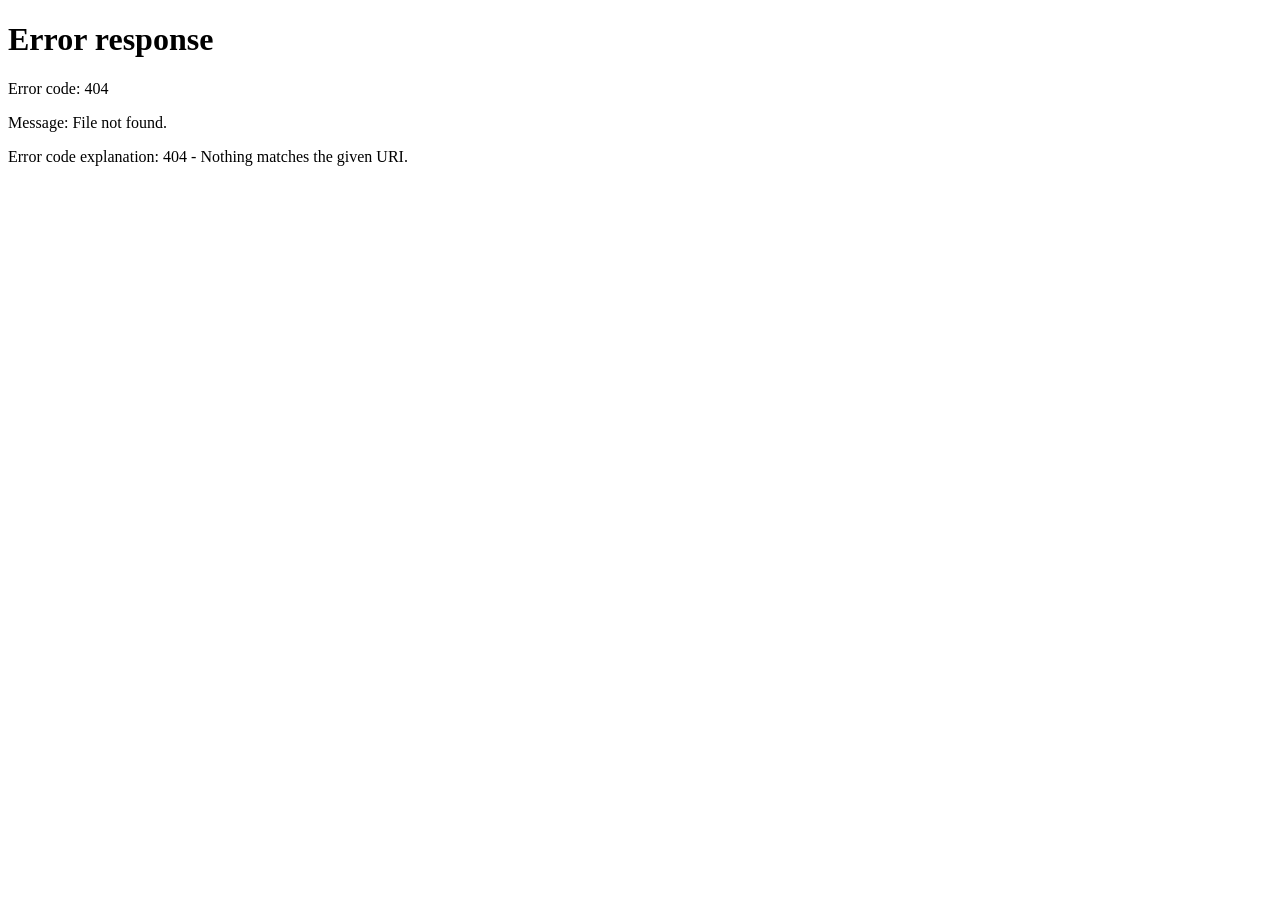
==== portals/dos.html @ 3b5c79c1 "feat: add DOS portal frontend prototype" ====
<!DOCTYPE html>
<html lang="en">
<head>
<meta charset="UTF-8"/>
<meta name="viewport" content="width=device-width,initial-scale=1.0"/>
<title>DOS Portal – Five Star Model School</title>
<link rel="stylesheet" href="../assets/sms.css"/>
<style>
/* ── Local helpers ── */
.search-wrap{position:relative}
.search-wrap input{padding-left:30px}
.search-icon{position:absolute;left:9px;top:50%;transform:translateY(-50%);font-size:.75rem;color:var(--sub);pointer-events:none}

/* Matrix table */
.matrix-table{width:100%;border-collapse:collapse;font-size:.72rem}
.matrix-table th,.matrix-table td{padding:8px 10px;border:1px solid var(--border);text-align:center;white-space:nowrap}
.matrix-table th{background:var(--bg);font-size:.63rem;font-weight:700;text-transform:uppercase;letter-spacing:.4px;color:var(--sub)}
.matrix-table td:first-child{text-align:left;font-weight:600;color:var(--text)}
.matrix-table .chk-cell input[type=checkbox]{width:14px;height:14px;cursor:pointer;accent-color:var(--teal)}

/* Timetable grid */
.tt-grid{width:100%;border-collapse:collapse;font-size:.7rem}
.tt-grid th,.tt-grid td{border:1px solid var(--border);padding:7px 8px;text-align:center;min-width:90px}
.tt-grid th{background:var(--navy);color:#fff;font-size:.62rem;font-weight:700;text-transform:uppercase;letter-spacing:.4px}
.tt-grid td:first-child{background:var(--bg);font-weight:700;font-size:.65rem;color:var(--navy);min-width:70px}
.tt-slot{font-size:.65rem;line-height:1.4}
.tt-slot .ts-subj{font-weight:700;color:var(--navy)}
.tt-slot .ts-tchr{color:var(--sub)}
.tt-empty{color:var(--border);font-size:.7rem}

/* Progress bar for syllabus */
.cov-bar{height:7px;background:#e8eef6;border-radius:4px;overflow:hidden;min-width:70px}
.cov-fill{height:100%;border-radius:4px;transition:.4s ease}
.cov-high{background:var(--green)}
.cov-mid{background:var(--amber)}
.cov-low{background:var(--red)}

/* Report card print layout */
.rc-wrap{background:#fff;width:100%;max-width:760px;margin:0 auto;padding:24px 28px;font-size:.78rem;color:#111;border:1px solid var(--border);border-radius:8px}
.rc-header{display:flex;align-items:center;gap:14px;border-bottom:2.5px solid #173B63;padding-bottom:12px;margin-bottom:14px}
.rc-logo{width:64px;height:64px;object-fit:contain}
.rc-school-info{flex:1;text-align:center}
.rc-school-name{font-size:1.1rem;font-weight:900;color:#173B63;letter-spacing:.3px}
.rc-school-motto{font-size:.72rem;color:#18A999;font-weight:600;margin-top:2px}
.rc-school-addr{font-size:.66rem;color:#667085;margin-top:2px}
.rc-term-banner{background:#173B63;color:#fff;text-align:center;padding:5px 0;font-size:.74rem;font-weight:700;letter-spacing:.4px;margin-bottom:12px;border-radius:4px}
.rc-pupil-info{display:grid;grid-template-columns:1fr 1fr;gap:6px 18px;margin-bottom:12px;padding:10px 12px;background:#f7f9fc;border-radius:6px;border:1px solid #e4e9f0}
.rc-pi-row{display:flex;gap:6px;font-size:.72rem}
.rc-pi-lbl{color:#667085;font-weight:600;min-width:110px}
.rc-pi-val{font-weight:700;color:#173B63}
.rc-marks-table{width:100%;border-collapse:collapse;font-size:.72rem;margin-bottom:10px}
.rc-marks-table th{background:#173B63;color:#fff;padding:7px 10px;text-align:left;font-size:.63rem;font-weight:700;text-transform:uppercase;letter-spacing:.4px}
.rc-marks-table td{padding:7px 10px;border-bottom:1px solid #e8eef6}
.rc-marks-table tr:last-child td{border-bottom:none}
.rc-marks-table tbody tr:hover td{background:#f5f7fa}
.rc-totals-row td{font-weight:700;background:#e8eef6;border-top:2px solid #c5d4e8}
.rc-grade-d1{color:#1a9e5c;font-weight:700}
.rc-grade-d2{color:#1a9e5c;font-weight:700}
.rc-grade-c3{color:#18A999;font-weight:700}
.rc-grade-c4{color:#18A999;font-weight:700}
.rc-grade-c5{color:#F4B740;font-weight:700}
.rc-grade-c6{color:#F4B740;font-weight:700}
.rc-grade-p7{color:#e07b10;font-weight:700}
.rc-grade-p8{color:#e07b10;font-weight:700}
.rc-grade-f9{color:#D9534F;font-weight:700}
.rc-summary{display:grid;grid-template-columns:1fr 1fr;gap:12px;margin-bottom:12px}
.rc-attend{padding:10px 12px;background:#f7f9fc;border-radius:6px;border:1px solid #e4e9f0;font-size:.72rem}
.rc-attend-title{font-weight:700;color:#173B63;margin-bottom:6px;font-size:.73rem}
.rc-attend-row{display:flex;justify-content:space-between;padding:2px 0;border-bottom:1px dashed #e4e9f0}
.rc-attend-row:last-child{border-bottom:none}
.rc-comments{padding:10px 12px;background:#f7f9fc;border-radius:6px;border:1px solid #e4e9f0;font-size:.72rem}
.rc-comments-title{font-weight:700;color:#173B63;margin-bottom:6px;font-size:.73rem}
.rc-comment-row{margin-bottom:6px}
.rc-comment-lbl{font-size:.65rem;color:#667085;font-weight:600;text-transform:uppercase;letter-spacing:.3px;margin-bottom:2px}
.rc-comment-val{border:1px solid #e4e9f0;border-radius:4px;padding:5px 8px;min-height:32px;background:#fff;color:#24313D}
.rc-promo{margin-bottom:12px;padding:10px 14px;border-radius:6px;font-size:.76rem;font-weight:700;text-align:center;border:2px solid}
.rc-promo-promoted{background:#d8f5e8;color:var(--green);border-color:var(--green)}
.rc-promo-repeated{background:#fde8e7;color:var(--red);border-color:var(--red)}
.rc-promo-pending{background:#fef3d8;color:#b37b10;border-color:var(--amber)}
.rc-sigs{display:grid;grid-template-columns:1fr 1fr 1fr;gap:16px;margin-top:16px;padding-top:12px;border-top:1px solid #e4e9f0}
.rc-sig-box{text-align:center}
.rc-sig-line{border-bottom:1.5px solid #173B63;margin-bottom:5px;height:36px}
.rc-sig-lbl{font-size:.62rem;color:#667085;font-weight:600;text-transform:uppercase;letter-spacing:.3px}
.rc-next-term{margin-top:10px;padding:7px 12px;background:#e8eef6;border-radius:6px;font-size:.72rem;text-align:center;color:#173B63;font-weight:600}

/* Activity items */
.act-item{display:flex;gap:10px;padding:10px 0;border-bottom:1px solid var(--border);align-items:flex-start}
.act-item:last-child{border-bottom:none}
.act-dot{width:8px;height:8px;border-radius:50%;flex-shrink:0;margin-top:4px}

/* Calendar event badges */
.ev-exam{background:#e8eef6;color:var(--navy)}
.ev-holiday{background:#d8f5e8;color:var(--green)}
.ev-meeting{background:#f0eafc;color:#6d28d9}
.ev-visiting{background:#fef3d8;color:#b37b10}
.ev-opening{background:#d1f5f2;color:var(--teal2)}
.ev-closing{background:#fde8e7;color:var(--red)}
.ev-other{background:#f0f4f9;color:var(--sub)}

/* Class selector tabs */
.cls-tabs{display:flex;flex-wrap:wrap;gap:6px;margin-bottom:16px}
.cls-tab{padding:5px 12px;border-radius:20px;font-size:.7rem;font-weight:600;cursor:pointer;border:1.5px solid var(--border);background:var(--white);color:var(--sub);transition:.15s}
.cls-tab:hover{border-color:var(--teal);color:var(--teal)}
.cls-tab.active{background:var(--teal);color:#fff;border-color:var(--teal)}

/* Pupil list in report cards */
.pupil-rc-row{display:flex;align-items:center;justify-content:space-between;padding:9px 0;border-bottom:1px solid var(--border)}
.pupil-rc-row:last-child{border-bottom:none}

/* No-print class */
.no-print{display:block}

@media print {
  .sidebar,.topbar,.no-print,.toast-stack{display:none!important}
  .main-area{margin-left:0!important}
  .page-content{padding:0!important}
  body{background:#fff}
  .rc-wrap{border:none;box-shadow:none;padding:12px}
  .rc-print-only{display:block!important}
  @page{size:A4;margin:12mm}
}
</style>
</head>
<body>
<div class="layout">

<!-- ═══ SIDEBAR ═══ -->
<aside class="sidebar">
  <div class="sb-brand">
    <div class="sb-logo"><img src="../star logo.png" alt="Logo"/></div>
    <div>
      <div class="sb-school-name">Five Star School</div>
      <div class="sb-portal-name">DOS Portal</div>
    </div>
  </div>
  <nav class="sb-body">
    <div class="sb-group"><div class="sb-group-label">Overview</div></div>
    <div class="sb-link active" onclick="nav('dashboard',this)"><span class="sb-icon">🏠</span><span>Dashboard</span></div>
    <div class="sb-group"><div class="sb-group-label">Curriculum</div></div>
    <div class="sb-link" onclick="nav('subjects',this)"><span class="sb-icon">📖</span><span>Subjects</span></div>
    <div class="sb-link" onclick="nav('allocation',this)"><span class="sb-icon">👩‍🏫</span><span>Teacher Allocation</span></div>
    <div class="sb-link" onclick="nav('timetable',this)"><span class="sb-icon">🗓️</span><span>Timetable</span></div>
    <div class="sb-group"><div class="sb-group-label">Examinations</div></div>
    <div class="sb-link" onclick="nav('exams',this)"><span class="sb-icon">📝</span><span>Exam Management</span><span class="sb-badge" id="exam-badge">0</span></div>
    <div class="sb-link" onclick="nav('approval',this)"><span class="sb-icon">✅</span><span>Results Approval</span><span class="sb-badge" id="approval-badge">0</span></div>
    <div class="sb-link" onclick="nav('reportcards',this)"><span class="sb-icon">📄</span><span>Report Cards</span></div>
    <div class="sb-group"><div class="sb-group-label">Analysis</div></div>
    <div class="sb-link" onclick="nav('performance',this)"><span class="sb-icon">📊</span><span>Performance</span></div>
    <div class="sb-link" onclick="nav('calendar',this)"><span class="sb-icon">📅</span><span>Academic Calendar</span></div>
    <div class="sb-link" onclick="nav('syllabus',this)"><span class="sb-icon">📋</span><span>Syllabus Coverage</span></div>
  </nav>
  <div class="sb-foot">
    <div class="sb-user">
      <div class="sb-av" id="sb-av-init">D</div>
      <div><div class="sb-uname" id="sb-uname">DOS User</div><div class="sb-urole">Director of Studies</div></div>
      <button class="sb-signout" onclick="signOut()" title="Sign Out">⏻</button>
    </div>
  </div>
</aside>

<!-- ═══ MAIN ═══ -->
<div class="main-area">

  <!-- TOPBAR -->
  <header class="topbar">
    <div class="tb-left">
      <div>
        <div class="tb-title" id="pg-title">Dashboard</div>
        <div class="tb-crumb" id="pg-crumb">DOS › Dashboard</div>
      </div>
    </div>
    <div class="tb-right">
      <span class="tb-meta" id="tb-term">Academic Year &amp; Term</span>
      <div class="tb-user-chip">
        <div class="tb-user-av" id="tb-av">D</div>
        <span id="tb-uname">DOS User</span>
      </div>
    </div>
  </header>

  <!-- PAGE CONTENT -->
  <div class="page-content">

    <!-- ══════════════════════ DASHBOARD ══════════════════════ -->
    <div id="pg-dashboard" class="page active">
      <!-- KPIs -->
      <div class="kpi-grid">
        <div class="kpi">
          <div class="kpi-icon ic-amber">⏳</div>
          <div><div class="kpi-val" id="k-pending">0</div><div class="kpi-label">Pending Approvals</div></div>
        </div>
        <div class="kpi">
          <div class="kpi-icon ic-red">⚠️</div>
          <div><div class="kpi-val" id="k-missing">0</div><div class="kpi-label">Missing Marks</div></div>
        </div>
        <div class="kpi">
          <div class="kpi-icon ic-navy">📖</div>
          <div><div class="kpi-val" id="k-subjects">0</div><div class="kpi-label">Total Subjects</div></div>
        </div>
        <div class="kpi">
          <div class="kpi-icon ic-teal">👩‍🏫</div>
          <div><div class="kpi-val" id="k-teachers">0</div><div class="kpi-label">Teachers Allocated</div></div>
        </div>
        <div class="kpi">
          <div class="kpi-icon ic-green">✅</div>
          <div><div class="kpi-val" id="k-complete">0</div><div class="kpi-label">Classes with Complete Marks</div></div>
        </div>
      </div>

      <div class="grid-2">
        <!-- Exam submissions by class -->
        <div class="card">
          <div class="card-hd">
            <div class="card-title"><span class="card-title-icon">📊</span>Exam Submissions by Class</div>
          </div>
          <div class="tbl-wrap">
            <table class="tbl">
              <thead><tr><th>Class</th><th>Submitted</th><th>Missing</th><th>Approved</th><th>Status</th></tr></thead>
              <tbody id="submission-tbody">
                <tr><td colspan="5"><div class="empty"><div class="empty-icon">📋</div><div class="empty-title">No exam data yet</div><div class="empty-desc">Submissions will appear here once teachers submit marks.</div></div></td></tr>
              </tbody>
            </table>
          </div>
        </div>

        <!-- Recent approvals -->
        <div class="card">
          <div class="card-hd">
            <div class="card-title"><span class="card-title-icon">🕐</span>Recent Approvals Activity</div>
          </div>
          <div class="card-body" id="recent-approvals-list">
            <div class="empty"><div class="empty-icon">📭</div><div class="empty-title">No recent activity</div><div class="empty-desc">Approval actions will be logged here.</div></div>
          </div>
        </div>
      </div>
    </div>

    <!-- ══════════════════════ SUBJECTS ══════════════════════ -->
    <div id="pg-subjects" class="page hidden">
      <div class="card no-print">
        <div class="card-hd">
          <div class="card-title"><span class="card-title-icon">📖</span>Subject–Class Matrix</div>
          <div style="display:flex;gap:8px">
            <button class="btn btn-outline btn-sm" onclick="saveMatrix()">💾 Save Allocation</button>
            <button class="btn btn-teal btn-sm" onclick="openModal('modal-subject')">＋ Add Subject</button>
          </div>
        </div>
        <div class="tbl-wrap card-flush">
          <table class="matrix-table" id="subj-matrix">
            <thead>
              <tr>
                <th style="text-align:left;min-width:140px">Subject</th>
                <th>Baby</th><th>Middle</th><th>Upper</th>
                <th>P1</th><th>P2</th><th>P3</th><th>P4</th><th>P5</th><th>P6</th><th>P7</th>
              </tr>
            </thead>
            <tbody id="subj-matrix-body">
              <tr>
                <td>English Language</td>
                <td class="chk-cell"><input type="checkbox"></td>
                <td class="chk-cell"><input type="checkbox"></td>
                <td class="chk-cell"><input type="checkbox"></td>
                <td class="chk-cell"><input type="checkbox" checked></td>
                <td class="chk-cell"><input type="checkbox" checked></td>
                <td class="chk-cell"><input type="checkbox" checked></td>
                <td class="chk-cell"><input type="checkbox" checked></td>
                <td class="chk-cell"><input type="checkbox" checked></td>
                <td class="chk-cell"><input type="checkbox" checked></td>
                <td class="chk-cell"><input type="checkbox" checked></td>
              </tr>
              <tr>
                <td>Mathematics</td>
                <td class="chk-cell"><input type="checkbox"></td>
                <td class="chk-cell"><input type="checkbox"></td>
                <td class="chk-cell"><input type="checkbox"></td>
                <td class="chk-cell"><input type="checkbox" checked></td>
                <td class="chk-cell"><input type="checkbox" checked></td>
                <td class="chk-cell"><input type="checkbox" checked></td>
                <td class="chk-cell"><input type="checkbox" checked></td>
                <td class="chk-cell"><input type="checkbox" checked></td>
                <td class="chk-cell"><input type="checkbox" checked></td>
                <td class="chk-cell"><input type="checkbox" checked></td>
              </tr>
            </tbody>
          </table>
          <div style="padding:10px 14px"><span class="badge b-amber">Demo rows — edit or add real subjects</span></div>
        </div>
      </div>
    </div>

    <!-- ══════════════════════ TEACHER ALLOCATION ══════════════════════ -->
    <div id="pg-allocation" class="page hidden">
      <div class="card">
        <div class="card-hd">
          <div class="card-title"><span class="card-title-icon">👩‍🏫</span>Teacher Allocations</div>
          <div style="display:flex;gap:8px;flex-wrap:wrap;align-items:center">
            <select class="fg select" id="alloc-filter-class" onchange="filterAllocations()" style="padding:6px 10px;border:1.5px solid var(--border);border-radius:8px;font-size:.73rem">
              <option value="">All Classes</option>
              <option>Baby Class</option><option>Middle Class</option><option>Upper Class</option>
              <option>P1</option><option>P2</option><option>P3</option><option>P4</option><option>P5</option><option>P6</option><option>P7</option>
            </select>
            <select id="alloc-filter-subj" onchange="filterAllocations()" style="padding:6px 10px;border:1.5px solid var(--border);border-radius:8px;font-size:.73rem">
              <option value="">All Subjects</option>
            </select>
            <button class="btn btn-teal btn-sm" onclick="openModal('modal-allocation')">＋ Add Allocation</button>
          </div>
        </div>
        <div class="tbl-wrap">
          <table class="tbl">
            <thead><tr><th>Teacher Name</th><th>Class</th><th>Subject</th><th>Academic Year</th><th>Term</th><th>Status</th><th>Actions</th></tr></thead>
            <tbody id="alloc-tbody">
              <tr><td colspan="7"><div class="empty"><div class="empty-icon">👩‍🏫</div><div class="empty-title">No allocations yet</div><div class="empty-desc">Add teacher-class-subject allocations to get started.</div></div></td></tr>
            </tbody>
          </table>
        </div>
      </div>
    </div>

    <!-- ══════════════════════ TIMETABLE ══════════════════════ -->
    <div id="pg-timetable" class="page hidden">
      <div class="tabs no-print">
        <div class="tab active" onclick="switchTab('tt','view',this)">📅 View Timetable</div>
        <div class="tab" onclick="switchTab('tt','edit',this)">✏️ Create / Edit</div>
      </div>

      <!-- View -->
      <div id="tt-view" class="tab-pane active">
        <div class="card no-print" style="margin-bottom:12px">
          <div class="card-body" style="display:flex;align-items:center;gap:12px;flex-wrap:wrap">
            <label style="font-size:.74rem;font-weight:600">Select Class:</label>
            <select id="tt-class-sel" onchange="renderTimetable()" style="padding:7px 11px;border:1.5px solid var(--border);border-radius:8px;font-size:.74rem">
              <option value="">-- Choose Class --</option>
              <option>Baby Class</option><option>Middle Class</option><option>Upper Class</option>
              <option>P1</option><option>P2</option><option>P3</option><option>P4</option><option>P5</option><option>P6</option><option>P7</option>
            </select>
            <button class="btn btn-outline btn-sm" onclick="printTimetable()">🖨️ Print Timetable</button>
          </div>
        </div>
        <div class="card">
          <div class="card-hd">
            <div class="card-title"><span class="card-title-icon">🗓️</span>Weekly Timetable — <span id="tt-class-label">No class selected</span></div>
          </div>
          <div class="tbl-wrap">
            <table class="tt-grid" id="tt-display">
              <thead>
                <tr>
                  <th>Period</th>
                  <th>Monday</th><th>Tuesday</th><th>Wednesday</th><th>Thursday</th><th>Friday</th>
                </tr>
              </thead>
              <tbody id="tt-body">
                <tr><td colspan="6"><div class="empty"><div class="empty-icon">🗓️</div><div class="empty-title">Select a class to view timetable</div></div></td></tr>
              </tbody>
            </table>
          </div>
        </div>
      </div>

      <!-- Edit -->
      <div id="tt-edit" class="tab-pane">
        <div class="card">
          <div class="card-hd"><div class="card-title"><span class="card-title-icon">✏️</span>Add Lesson Slot</div></div>
          <div class="card-body">
            <div class="form-row">
              <div class="fg"><label>Class</label>
                <select id="tt-edit-class">
                  <option value="">Select class</option>
                  <option>Baby Class</option><option>Middle Class</option><option>Upper Class</option>
                  <option>P1</option><option>P2</option><option>P3</option><option>P4</option><option>P5</option><option>P6</option><option>P7</option>
                </select>
              </div>
              <div class="fg"><label>Day</label>
                <select id="tt-edit-day">
                  <option value="">Select day</option>
                  <option>Monday</option><option>Tuesday</option><option>Wednesday</option><option>Thursday</option><option>Friday</option>
                </select>
              </div>
            </div>
            <div class="form-row">
              <div class="fg"><label>Period</label>
                <select id="tt-edit-period">
                  <option value="">Select period</option>
                  <option>Period 1</option><option>Period 2</option><option>Period 3</option><option>Period 4</option>
                  <option>Period 5</option><option>Period 6</option><option>Period 7</option><option>Period 8</option>
                </select>
              </div>
              <div class="fg"><label>Start Time</label><input type="time" id="tt-edit-start"/></div>
              <div class="fg"><label>End Time</label><input type="time" id="tt-edit-end"/></div>
            </div>
            <div class="form-row">
              <div class="fg"><label>Subject</label><input type="text" id="tt-edit-subj" placeholder="e.g. Mathematics"/></div>
              <div class="fg"><label>Teacher</label><input type="text" id="tt-edit-teacher" placeholder="e.g. Mr. Mugisha"/></div>
            </div>
            <div style="display:flex;justify-content:flex-end;gap:8px;margin-top:4px">
              <button class="btn btn-outline btn-sm" onclick="clearTTForm()">Clear</button>
              <button class="btn btn-teal btn-sm" onclick="saveTTSlot()">Save Slot</button>
            </div>
          </div>
        </div>

        <!-- Saved slots list -->
        <div class="card">
          <div class="card-hd"><div class="card-title"><span class="card-title-icon">📋</span>Saved Lesson Slots</div></div>
          <div class="tbl-wrap">
            <table class="tbl">
              <thead><tr><th>Class</th><th>Day</th><th>Period</th><th>Time</th><th>Subject</th><th>Teacher</th><th></th></tr></thead>
              <tbody id="tt-slots-tbody">
                <tr><td colspan="7"><div class="empty"><div class="empty-icon">📋</div><div class="empty-title">No slots saved yet</div></div></td></tr>
              </tbody>
            </table>
          </div>
        </div>
      </div>
    </div>

    <!-- ══════════════════════ EXAM MANAGEMENT ══════════════════════ -->
    <div id="pg-exams" class="page hidden">
      <div class="card">
        <div class="card-hd">
          <div class="card-title"><span class="card-title-icon">📝</span>Exam Management</div>
          <div style="display:flex;gap:8px;flex-wrap:wrap;align-items:center">
            <select id="exam-filter-class" onchange="filterExams()" style="padding:6px 10px;border:1.5px solid var(--border);border-radius:8px;font-size:.73rem">
              <option value="">All Classes</option>
              <option>Baby Class</option><option>Middle Class</option><option>Upper Class</option>
              <option>P1</option><option>P2</option><option>P3</option><option>P4</option><option>P5</option><option>P6</option><option>P7</option>
            </select>
            <select id="exam-filter-term" onchange="filterExams()" style="padding:6px 10px;border:1.5px solid var(--border);border-radius:8px;font-size:.73rem">
              <option value="">All Terms</option>
              <option>Term 1</option><option>Term 2</option><option>Term 3</option>
            </select>
            <select id="exam-filter-year" onchange="filterExams()" style="padding:6px 10px;border:1.5px solid var(--border);border-radius:8px;font-size:.73rem">
              <option value="">All Years</option>
              <option>2024</option><option>2025</option><option>2026</option>
            </select>
            <button class="btn btn-teal btn-sm" onclick="openModal('modal-exam')">＋ Add Exam</button>
          </div>
        </div>
        <div class="tbl-wrap">
          <table class="tbl">
            <thead><tr><th>Name</th><th>Type</th><th>Class</th><th>Subject</th><th>Max Marks</th><th>Date</th><th>Term</th><th>Year</th><th>Status</th><th>Actions</th></tr></thead>
            <tbody id="exam-tbody">
              <tr><td colspan="10"><div class="empty"><div class="empty-icon">📝</div><div class="empty-title">No exams created yet</div><div class="empty-desc">Click Add Exam to create examination records.</div></div></td></tr>
            </tbody>
          </table>
        </div>
      </div>
    </div>

    <!-- ══════════════════════ RESULTS APPROVAL ══════════════════════ -->
    <div id="pg-approval" class="page hidden">
      <div class="card">
        <div class="card-hd">
          <div class="card-title"><span class="card-title-icon">✅</span>Results Approval</div>
          <div style="display:flex;gap:6px;flex-wrap:wrap">
            <button class="btn btn-outline btn-sm" id="appr-filter-all" onclick="filterApproval('all',this)">All</button>
            <button class="btn btn-outline btn-sm" id="appr-filter-pending" onclick="filterApproval('pending',this)">⏳ Pending</button>
            <button class="btn btn-outline btn-sm" id="appr-filter-approved" onclick="filterApproval('approved',this)">✅ Approved</button>
            <button class="btn btn-outline btn-sm" id="appr-filter-returned" onclick="filterApproval('returned',this)">↩️ Returned</button>
          </div>
        </div>
        <div class="tbl-wrap">
          <table class="tbl">
            <thead><tr><th>Teacher</th><th>Class</th><th>Subject</th><th>Exam</th><th>Submitted</th><th>Pupils</th><th>Missing</th><th>Status</th><th>Actions</th></tr></thead>
            <tbody id="approval-tbody">
              <tr><td colspan="9"><div class="empty"><div class="empty-icon">✅</div><div class="empty-title">No submissions to review</div><div class="empty-desc">Teacher submissions will appear here for approval.</div></div></td></tr>
            </tbody>
          </table>
        </div>
      </div>
    </div>

    <!-- ══════════════════════ REPORT CARDS ══════════════════════ -->
    <div id="pg-reportcards" class="page hidden">

      <!-- Step 1: selector (no-print) -->
      <div class="card no-print" id="rc-step1">
        <div class="card-hd"><div class="card-title"><span class="card-title-icon">📄</span>Generate Report Cards</div></div>
        <div class="card-body">
          <div class="form-row">
            <div class="fg"><label>Class</label>
              <select id="rc-class">
                <option value="">Select class</option>
                <option>Baby Class</option><option>Middle Class</option><option>Upper Class</option>
                <option>P1</option><option>P2</option><option>P3</option><option>P4</option><option>P5</option><option>P6</option><option>P7</option>
              </select>
            </div>
            <div class="fg"><label>Term</label>
              <select id="rc-term">
                <option value="">Select term</option>
                <option>Term 1</option><option>Term 2</option><option>Term 3</option>
              </select>
            </div>
            <div class="fg"><label>Academic Year</label>
              <select id="rc-year">
                <option value="">Select year</option>
                <option>2024</option><option>2025</option><option>2026</option>
              </select>
            </div>
          </div>
          <div style="display:flex;justify-content:flex-end;gap:8px">
            <button class="btn btn-teal" onclick="loadPupilsForRC()">Load Pupils →</button>
          </div>
        </div>
      </div>

      <!-- Step 2: pupil list (no-print) -->
      <div class="card no-print hidden" id="rc-step2">
        <div class="card-hd">
          <div class="card-title"><span class="card-title-icon">👤</span>Pupils — <span id="rc-list-label"></span></div>
          <div style="display:flex;gap:8px">
            <button class="btn btn-outline btn-sm" onclick="backToRCStep1()">← Change Selection</button>
            <button class="btn btn-teal btn-sm" onclick="generateAllRC()">📄 Generate All Report Cards</button>
          </div>
        </div>
        <div class="card-body" id="rc-pupil-list">
          <div class="empty"><div class="empty-icon">👤</div><div class="empty-title">No pupils found</div></div>
        </div>
      </div>

      <!-- Print area -->
      <div id="rc-print-area"></div>
    </div>

    <!-- ══════════════════════ PERFORMANCE ══════════════════════ -->
    <div id="pg-performance" class="page hidden">
      <div class="tabs no-print">
        <div class="tab active" onclick="switchTab('perf','class',this)">🏫 By Class</div>
        <div class="tab" onclick="switchTab('perf','subject',this)">📖 By Subject</div>
        <div class="tab" onclick="switchTab('perf','pupil',this)">👤 By Pupil</div>
      </div>

      <!-- By Class -->
      <div id="perf-class" class="tab-pane active">
        <div class="card">
          <div class="card-hd"><div class="card-title"><span class="card-title-icon">🏫</span>Performance by Class</div></div>
          <div class="tbl-wrap">
            <table class="tbl">
              <thead><tr><th>Class</th><th>Total Pupils</th><th>Average Score</th><th>Highest</th><th>Lowest</th><th>Pass Rate</th></tr></thead>
              <tbody id="perf-class-tbody">
                <tr><td colspan="6"><div class="empty"><div class="empty-icon">📊</div><div class="empty-title">No performance data</div><div class="empty-desc">Performance reports generate once exam results are approved.</div></div></td></tr>
              </tbody>
            </table>
          </div>
        </div>
      </div>

      <!-- By Subject -->
      <div id="perf-subject" class="tab-pane">
        <div class="card">
          <div class="card-hd"><div class="card-title"><span class="card-title-icon">📖</span>Performance by Subject</div></div>
          <div class="tbl-wrap">
            <table class="tbl">
              <thead><tr><th>Subject</th><th>Class</th><th>Average</th><th>Highest</th><th>Lowest</th><th>Fail Count</th></tr></thead>
              <tbody id="perf-subj-tbody">
                <tr><td colspan="6"><div class="empty"><div class="empty-icon">📊</div><div class="empty-title">No subject data yet</div></div></td></tr>
              </tbody>
            </table>
          </div>
        </div>
      </div>

      <!-- By Pupil -->
      <div id="perf-pupil" class="tab-pane">
        <div class="card">
          <div class="card-hd"><div class="card-title"><span class="card-title-icon">👤</span>Search Pupil Performance</div></div>
          <div class="card-body">
            <div class="search-wrap" style="max-width:380px">
              <span class="search-icon">🔍</span>
              <input type="text" id="pupil-search-input" placeholder="Enter pupil name or admission number…" oninput="searchPupil(this.value)" style="width:100%;padding:8px 11px 8px 30px;border:1.5px solid var(--border);border-radius:8px;font-size:.76rem"/>
            </div>
          </div>
          <div class="tbl-wrap" id="pupil-perf-results">
            <div class="empty" style="padding:24px"><div class="empty-icon">🔍</div><div class="empty-title">Search for a pupil</div><div class="empty-desc">Enter a name or admission number above.</div></div>
          </div>
        </div>
      </div>
    </div>

    <!-- ══════════════════════ ACADEMIC CALENDAR ══════════════════════ -->
    <div id="pg-calendar" class="page hidden">
      <div class="card">
        <div class="card-hd">
          <div class="card-title"><span class="card-title-icon">📅</span>Academic Calendar</div>
          <button class="btn btn-teal btn-sm" onclick="openModal('modal-event')">＋ Add Event</button>
        </div>
        <div class="tbl-wrap">
          <table class="tbl">
            <thead><tr><th>Event Name</th><th>Type</th><th>Date</th><th>Audience</th><th>Description</th><th>Actions</th></tr></thead>
            <tbody id="calendar-tbody">
              <tr><td colspan="6"><div class="empty"><div class="empty-icon">📅</div><div class="empty-title">No events added</div><div class="empty-desc">Add school events, holidays, exams and meeting dates.</div></div></td></tr>
            </tbody>
          </table>
        </div>
      </div>
    </div>

    <!-- ══════════════════════ SYLLABUS COVERAGE ══════════════════════ -->
    <div id="pg-syllabus" class="page hidden">
      <div class="card">
        <div class="card-hd">
          <div class="card-title"><span class="card-title-icon">📋</span>Syllabus Coverage</div>
          <div style="display:flex;gap:8px;flex-wrap:wrap;align-items:center">
            <select id="syl-filter-class" onchange="filterSyllabus()" style="padding:6px 10px;border:1.5px solid var(--border);border-radius:8px;font-size:.73rem">
              <option value="">All Classes</option>
              <option>Baby Class</option><option>Middle Class</option><option>Upper Class</option>
              <option>P1</option><option>P2</option><option>P3</option><option>P4</option><option>P5</option><option>P6</option><option>P7</option>
            </select>
            <select id="syl-filter-subj" onchange="filterSyllabus()" style="padding:6px 10px;border:1.5px solid var(--border);border-radius:8px;font-size:.73rem">
              <option value="">All Subjects</option>
            </select>
            <select id="syl-filter-teacher" onchange="filterSyllabus()" style="padding:6px 10px;border:1.5px solid var(--border);border-radius:8px;font-size:.73rem">
              <option value="">All Teachers</option>
            </select>
          </div>
        </div>
        <div class="tbl-wrap">
          <table class="tbl">
            <thead><tr><th>Teacher</th><th>Class</th><th>Subject</th><th>Term</th><th>Total Topics</th><th>Covered</th><th>Remaining</th><th>% Coverage</th></tr></thead>
            <tbody id="syllabus-tbody">
              <tr><td colspan="8"><div class="empty"><div class="empty-icon">📋</div><div class="empty-title">No syllabus records</div><div class="empty-desc">Coverage records appear once teachers log lesson progress.</div></div></td></tr>
            </tbody>
          </table>
        </div>
      </div>
    </div>

  </div><!-- end page-content -->
</div><!-- end main-area -->
</div><!-- end layout -->

<!-- ═══════════════════════════════════════
     MODALS
═══════════════════════════════════════ -->

<!-- Add Subject -->
<div class="overlay" id="modal-subject">
  <div class="modal">
    <div class="modal-hd"><div class="modal-title">📖 Add Subject</div><button class="modal-close" onclick="closeModal('modal-subject')">✕</button></div>
    <div class="modal-bd">
      <div class="fg"><label>Subject Name *</label><input type="text" id="subj-name" placeholder="e.g. Social Studies"/></div>
      <div class="fg"><label>Subject Code</label><input type="text" id="subj-code" placeholder="e.g. SST"/></div>
      <div class="fg"><label>Applicable Levels</label>
        <div style="display:grid;grid-template-columns:repeat(3,1fr);gap:6px;margin-top:4px" id="subj-levels">
          <label style="font-weight:400;display:flex;gap:6px;align-items:center"><input type="checkbox" value="Baby"> Baby Class</label>
          <label style="font-weight:400;display:flex;gap:6px;align-items:center"><input type="checkbox" value="Middle"> Middle Class</label>
          <label style="font-weight:400;display:flex;gap:6px;align-items:center"><input type="checkbox" value="Upper"> Upper Class</label>
          <label style="font-weight:400;display:flex;gap:6px;align-items:center"><input type="checkbox" value="P1"> P1</label>
          <label style="font-weight:400;display:flex;gap:6px;align-items:center"><input type="checkbox" value="P2"> P2</label>
          <label style="font-weight:400;display:flex;gap:6px;align-items:center"><input type="checkbox" value="P3"> P3</label>
          <label style="font-weight:400;display:flex;gap:6px;align-items:center"><input type="checkbox" value="P4"> P4</label>
          <label style="font-weight:400;display:flex;gap:6px;align-items:center"><input type="checkbox" value="P5"> P5</label>
          <label style="font-weight:400;display:flex;gap:6px;align-items:center"><input type="checkbox" value="P6"> P6</label>
          <label style="font-weight:400;display:flex;gap:6px;align-items:center"><input type="checkbox" value="P7"> P7</label>
        </div>
      </div>
      <div class="fg"><label>Notes</label><textarea id="subj-notes" placeholder="Optional notes…"></textarea></div>
    </div>
    <div class="modal-ft">
      <button class="btn btn-outline btn-sm" onclick="closeModal('modal-subject')">Cancel</button>
      <button class="btn btn-teal btn-sm" onclick="saveSubject()">Save Subject</button>
    </div>
  </div>
</div>

<!-- Add Allocation -->
<div class="overlay" id="modal-allocation">
  <div class="modal">
    <div class="modal-hd"><div class="modal-title">👩‍🏫 Add Teacher Allocation</div><button class="modal-close" onclick="closeModal('modal-allocation')">✕</button></div>
    <div class="modal-bd">
      <div class="fg"><label>Teacher Name *</label><input type="text" id="alloc-teacher" placeholder="Enter teacher name"/></div>
      <div class="form-row">
        <div class="fg"><label>Class *</label>
          <select id="alloc-class">
            <option value="">Select class</option>
            <option>Baby Class</option><option>Middle Class</option><option>Upper Class</option>
            <option>P1</option><option>P2</option><option>P3</option><option>P4</option><option>P5</option><option>P6</option><option>P7</option>
          </select>
        </div>
        <div class="fg"><label>Subject *</label><input type="text" id="alloc-subject" placeholder="e.g. Mathematics"/></div>
      </div>
      <div class="form-row">
        <div class="fg"><label>Academic Year *</label>
          <select id="alloc-year">
            <option value="">Select year</option>
            <option>2024</option><option>2025</option><option>2026</option>
          </select>
        </div>
        <div class="fg"><label>Term *</label>
          <select id="alloc-term">
            <option value="">Select term</option>
            <option>Term 1</option><option>Term 2</option><option>Term 3</option>
          </select>
        </div>
      </div>
    </div>
    <div class="modal-ft">
      <button class="btn btn-outline btn-sm" onclick="closeModal('modal-allocation')">Cancel</button>
      <button class="btn btn-teal btn-sm" onclick="saveAllocation()">Save Allocation</button>
    </div>
  </div>
</div>

<!-- Add Exam -->
<div class="overlay" id="modal-exam">
  <div class="modal modal-lg">
    <div class="modal-hd"><div class="modal-title">📝 Add Exam</div><button class="modal-close" onclick="closeModal('modal-exam')">✕</button></div>
    <div class="modal-bd">
      <div class="fg"><label>Exam Name *</label><input type="text" id="ex-name" placeholder="e.g. End of Term Examination"/></div>
      <div class="form-row">
        <div class="fg"><label>Type *</label>
          <select id="ex-type">
            <option value="">Select type</option>
            <option>Beginning of Term</option><option>Midterm</option><option>End of Term</option><option>Test</option>
          </select>
        </div>
        <div class="fg"><label>Class *</label>
          <select id="ex-class">
            <option value="">Select class</option>
            <option>Baby Class</option><option>Middle Class</option><option>Upper Class</option>
            <option>P1</option><option>P2</option><option>P3</option><option>P4</option><option>P5</option><option>P6</option><option>P7</option>
          </select>
        </div>
      </div>
      <div class="form-row">
        <div class="fg"><label>Subject *</label><input type="text" id="ex-subject" placeholder="e.g. Mathematics"/></div>
        <div class="fg"><label>Max Marks *</label><input type="number" id="ex-max" placeholder="e.g. 100" min="1" max="100"/></div>
      </div>
      <div class="form-row">
        <div class="fg"><label>Date</label><input type="date" id="ex-date"/></div>
        <div class="fg"><label>Term *</label>
          <select id="ex-term">
            <option value="">Select term</option>
            <option>Term 1</option><option>Term 2</option><option>Term 3</option>
          </select>
        </div>
        <div class="fg"><label>Year *</label>
          <select id="ex-year">
            <option value="">Select year</option>
            <option>2024</option><option>2025</option><option>2026</option>
          </select>
        </div>
      </div>
    </div>
    <div class="modal-ft">
      <button class="btn btn-outline btn-sm" onclick="closeModal('modal-exam')">Cancel</button>
      <button class="btn btn-teal btn-sm" onclick="saveExam()">Save Exam</button>
    </div>
  </div>
</div>

<!-- Return Reason -->
<div class="overlay" id="modal-return">
  <div class="modal">
    <div class="modal-hd"><div class="modal-title">↩️ Return Submission</div><button class="modal-close" onclick="closeModal('modal-return')">✕</button></div>
    <div class="modal-bd">
      <div class="alert alert-amber">⚠️ The teacher will be notified and will need to correct and resubmit the marks.</div>
      <div class="fg"><label>Return Reason *</label><textarea id="return-reason" placeholder="Explain what the teacher needs to correct…" style="min-height:90px"></textarea></div>
      <input type="hidden" id="return-idx"/>
    </div>
    <div class="modal-ft">
      <button class="btn btn-outline btn-sm" onclick="closeModal('modal-return')">Cancel</button>
      <button class="btn btn-danger btn-sm" onclick="confirmReturn()">↩️ Return</button>
    </div>
  </div>
</div>

<!-- Add Calendar Event -->
<div class="overlay" id="modal-event">
  <div class="modal">
    <div class="modal-hd"><div class="modal-title">📅 Add Calendar Event</div><button class="modal-close" onclick="closeModal('modal-event')">✕</button></div>
    <div class="modal-bd">
      <div class="fg"><label>Event Name *</label><input type="text" id="ev-name" placeholder="e.g. Term 1 Examinations"/></div>
      <div class="form-row">
        <div class="fg"><label>Type *</label>
          <select id="ev-type">
            <option value="">Select type</option>
            <option>Exam</option><option>Holiday</option><option>Meeting</option><option>Visiting Day</option>
            <option>Opening</option><option>Closing</option><option>Other</option>
          </select>
        </div>
        <div class="fg"><label>Date *</label><input type="date" id="ev-date"/></div>
      </div>
      <div class="fg"><label>Audience</label>
        <select id="ev-audience">
          <option value="">Select audience</option>
          <option>All</option><option>Teachers</option><option>Parents</option><option>Pupils</option><option>Staff</option>
        </select>
      </div>
      <div class="fg"><label>Description</label><textarea id="ev-desc" placeholder="Additional details…"></textarea></div>
    </div>
    <div class="modal-ft">
      <button class="btn btn-outline btn-sm" onclick="closeModal('modal-event')">Cancel</button>
      <button class="btn btn-teal btn-sm" onclick="saveEvent()">Save Event</button>
    </div>
  </div>
</div>

<!-- Toast stack -->
<div class="toast-stack" id="toast-stack"></div>

<!-- ═══════════════════════════════════════
     JAVASCRIPT
═══════════════════════════════════════ -->
<script>
/* ── Session ── */
const sess = JSON.parse(sessionStorage.getItem('sms_user') || '{}');
if (!sess.loggedIn) location.href = '../index.html';
function signOut() { sessionStorage.clear(); location.href = '../index.html'; }

/* ── Populate user info ── */
(function() {
  const name = sess.name || 'DOS User';
  const initials = name.split(' ').map(w=>w[0]||'').join('').toUpperCase().slice(0,2) || 'D';
  document.getElementById('sb-uname').textContent = name;
  document.getElementById('sb-av-init').textContent = initials;
  document.getElementById('tb-uname').textContent = name;
  document.getElementById('tb-av').textContent = initials;
  const now = new Date();
  document.getElementById('tb-term').textContent = 'Year ' + now.getFullYear();
})();

/* ── Page navigation ── */
const PAGE_TITLES = {
  dashboard:   ['Dashboard',       'DOS › Dashboard'],
  subjects:    ['Subjects',        'DOS › Subjects'],
  allocation:  ['Teacher Allocation','DOS › Teacher Allocation'],
  timetable:   ['Timetable',       'DOS › Timetable'],
  exams:       ['Exam Management', 'DOS › Exam Management'],
  approval:    ['Results Approval','DOS › Results Approval'],
  reportcards: ['Report Cards',    'DOS › Report Cards'],
  performance: ['Performance',     'DOS › Performance'],
  calendar:    ['Academic Calendar','DOS › Academic Calendar'],
  syllabus:    ['Syllabus Coverage','DOS › Syllabus Coverage'],
};
function nav(page, el) {
  document.querySelectorAll('.page').forEach(p => p.classList.add('hidden'));
  document.getElementById('pg-' + page).classList.remove('hidden');
  document.querySelectorAll('.sb-link').forEach(l => l.classList.remove('active'));
  if (el) el.classList.add('active');
  const t = PAGE_TITLES[page] || [page, 'DOS › ' + page];
  document.getElementById('pg-title').textContent = t[0];
  document.getElementById('pg-crumb').textContent = t[1];
}

/* ── Tab switching ── */
function switchTab(group, id, el) {
  document.querySelectorAll('#pg-'+currentPage(group)+' .tab-pane').forEach(p => {
    p.classList.remove('active');
  });
  document.querySelectorAll('#pg-'+currentPage(group)+' .tab').forEach(t => t.classList.remove('active'));
  document.getElementById(group + '-' + id).classList.add('active');
  if (el) el.classList.add('active');
}
function currentPage(group) {
  const map = {tt:'timetable', perf:'performance'};
  return map[group] || group;
}

/* ── Modal helpers ── */
function openModal(id) { document.getElementById(id).classList.add('open'); }
function closeModal(id) { document.getElementById(id).classList.remove('open'); }
document.querySelectorAll('.overlay').forEach(ov => {
  ov.addEventListener('click', function(e) { if (e.target === ov) ov.classList.remove('open'); });
});

/* ── Toast ── */
function toast(msg, type='success') {
  const stack = document.getElementById('toast-stack');
  const t = document.createElement('div');
  t.className = 'toast t-' + type;
  const icons = {success:'✅', error:'❌', warn:'⚠️', info:'ℹ️'};
  t.innerHTML = `<span>${icons[type]||'ℹ️'}</span><span>${msg}</span>`;
  stack.appendChild(t);
  setTimeout(() => t.remove(), 3500);
}

/* ── Uganda grading scale ── */
function getGrade(marks) {
  if (marks === null || marks === undefined || marks === '') return {grade:'—', cls:'', points:0};
  const m = parseFloat(marks);
  if (isNaN(m)) return {grade:'—', cls:'', points:0};
  if (m >= 90) return {grade:'D1', cls:'rc-grade-d1', points:1};
  if (m >= 80) return {grade:'D2', cls:'rc-grade-d2', points:2};
  if (m >= 70) return {grade:'C3', cls:'rc-grade-c3', points:3};
  if (m >= 65) return {grade:'C4', cls:'rc-grade-c4', points:4};
  if (m >= 60) return {grade:'C5', cls:'rc-grade-c5', points:5};
  if (m >= 55) return {grade:'C6', cls:'rc-grade-c6', points:6};
  if (m >= 50) return {grade:'P7', cls:'rc-grade-p7', points:7};
  if (m >= 45) return {grade:'P8', cls:'rc-grade-p8', points:8};
  return {grade:'F9', cls:'rc-grade-f9', points:9};
}
function getGradeRemark(g) {
  const r = {D1:'Distinction',D2:'Distinction',C3:'Credit',C4:'Credit',C5:'Credit',C6:'Credit',P7:'Pass',P8:'Pass',F9:'Fail'};
  return r[g] || '—';
}

/* ═══════════════════════════════
   SUBJECTS
═══════════════════════════════ */
let subjects = [
  {name:'English Language', code:'ENG', levels:['P1','P2','P3','P4','P5','P6','P7'], notes:''},
  {name:'Mathematics',      code:'MTH', levels:['P1','P2','P3','P4','P5','P6','P7'], notes:''}
];
const ALL_CLASSES = ['Baby','Middle','Upper','P1','P2','P3','P4','P5','P6','P7'];
const CLASS_MAP   = {'Baby':'Baby Class','Middle':'Middle Class','Upper':'Upper Class'};

function saveSubject() {
  const name = document.getElementById('subj-name').value.trim();
  const code = document.getElementById('subj-code').value.trim();
  const notes= document.getElementById('subj-notes').value.trim();
  const levels = [...document.querySelectorAll('#subj-levels input:checked')].map(c=>c.value);
  if (!name) { toast('Subject name is required','error'); return; }
  subjects.push({name, code, levels, notes});
  closeModal('modal-subject');
  document.getElementById('subj-name').value='';
  document.getElementById('subj-code').value='';
  document.getElementById('subj-notes').value='';
  document.querySelectorAll('#subj-levels input').forEach(c=>c.checked=false);
  renderSubjectMatrix();
  toast('Subject added');
}
function saveMatrix() {
  toast('Subject allocation saved');
}
function renderSubjectMatrix() {
  const tbody = document.getElementById('subj-matrix-body');
  tbody.innerHTML = subjects.map(s=>`
    <tr>
      <td>${s.name}${s.code?` <span class="badge b-gray">${s.code}</span>`:''}</td>
      ${ALL_CLASSES.map(c=>`<td class="chk-cell"><input type="checkbox" ${s.levels.includes(c)?'checked':''}></td>`).join('')}
    </tr>`).join('');
}

/* ═══════════════════════════════
   TEACHER ALLOCATION
═══════════════════════════════ */
let allocations = [];
function saveAllocation() {
  const teacher = document.getElementById('alloc-teacher').value.trim();
  const cls     = document.getElementById('alloc-class').value;
  const subject = document.getElementById('alloc-subject').value.trim();
  const year    = document.getElementById('alloc-year').value;
  const term    = document.getElementById('alloc-term').value;
  if (!teacher||!cls||!subject||!year||!term) { toast('All required fields must be filled','error'); return; }
  allocations.push({teacher, cls, subject, year, term, status:'Active'});
  closeModal('modal-allocation');
  document.getElementById('alloc-teacher').value='';
  document.getElementById('alloc-class').value='';
  document.getElementById('alloc-subject').value='';
  document.getElementById('alloc-year').value='';
  document.getElementById('alloc-term').value='';
  renderAllocations();
  toast('Allocation saved');
}
function renderAllocations(filter_class='', filter_subj='') {
  const tbody = document.getElementById('alloc-tbody');
  let list = allocations;
  if (filter_class) list = list.filter(a=>a.cls===filter_class);
  if (filter_subj)  list = list.filter(a=>a.subject===filter_subj);
  if (!list.length) {
    tbody.innerHTML = `<tr><td colspan="7"><div class="empty"><div class="empty-icon">👩‍🏫</div><div class="empty-title">No allocations found</div></div></td></tr>`;
    return;
  }
  tbody.innerHTML = list.map((a,i)=>`
    <tr>
      <td>${a.teacher}</td>
      <td>${a.cls}</td>
      <td>${a.subject}</td>
      <td>${a.year}</td>
      <td>${a.term}</td>
      <td><span class="badge b-green">${a.status}</span></td>
      <td><button class="btn btn-danger btn-xs" onclick="removeAllocation(${allocations.indexOf(a)})">Remove</button></td>
    </tr>`).join('');
}
function removeAllocation(i) { allocations.splice(i,1); renderAllocations(); toast('Allocation removed','warn'); }
function filterAllocations() {
  renderAllocations(
    document.getElementById('alloc-filter-class').value,
    document.getElementById('alloc-filter-subj').value
  );
}

/* ═══════════════════════════════
   TIMETABLE
═══════════════════════════════ */
let ttSlots = [];
const DAYS    = ['Monday','Tuesday','Wednesday','Thursday','Friday'];
const PERIODS = ['Period 1','Period 2','Period 3','Period 4','Period 5','Period 6','Period 7','Period 8'];

function saveTTSlot() {
  const cls     = document.getElementById('tt-edit-class').value;
  const day     = document.getElementById('tt-edit-day').value;
  const period  = document.getElementById('tt-edit-period').value;
  const start   = document.getElementById('tt-edit-start').value;
  const end     = document.getElementById('tt-edit-end').value;
  const subject = document.getElementById('tt-edit-subj').value.trim();
  const teacher = document.getElementById('tt-edit-teacher').value.trim();
  if (!cls||!day||!period||!subject) { toast('Class, day, period and subject are required','error'); return; }
  // Replace existing slot
  const idx = ttSlots.findIndex(s=>s.cls===cls&&s.day===day&&s.period===period);
  if (idx>-1) ttSlots[idx]={cls,day,period,start,end,subject,teacher};
  else ttSlots.push({cls,day,period,start,end,subject,teacher});
  renderTTSlotsList();
  toast('Lesson slot saved');
}
function clearTTForm() {
  ['tt-edit-class','tt-edit-day','tt-edit-period','tt-edit-start','tt-edit-end','tt-edit-subj','tt-edit-teacher']
    .forEach(id=>{ const el=document.getElementById(id); el.value=''; });
}
function renderTTSlotsList() {
  const tbody = document.getElementById('tt-slots-tbody');
  if (!ttSlots.length) {
    tbody.innerHTML = `<tr><td colspan="7"><div class="empty"><div class="empty-icon">📋</div><div class="empty-title">No slots saved</div></div></td></tr>`;
    return;
  }
  tbody.innerHTML = ttSlots.map((s,i)=>`
    <tr>
      <td>${s.cls}</td><td>${s.day}</td><td>${s.period}</td>
      <td>${s.start||'—'}–${s.end||'—'}</td>
      <td>${s.subject}</td><td>${s.teacher||'—'}</td>
      <td><button class="btn btn-danger btn-xs" onclick="removeTTSlot(${i})">✕</button></td>
    </tr>`).join('');
}
function removeTTSlot(i) { ttSlots.splice(i,1); renderTTSlotsList(); toast('Slot removed','warn'); }
function renderTimetable() {
  const cls = document.getElementById('tt-class-sel').value;
  document.getElementById('tt-class-label').textContent = cls || 'No class selected';
  const tbody = document.getElementById('tt-body');
  if (!cls) { tbody.innerHTML = `<tr><td colspan="6"><div class="empty"><div class="empty-icon">🗓️</div><div class="empty-title">Select a class</div></div></td></tr>`; return; }
  const relevant = ttSlots.filter(s=>s.cls===cls);
  tbody.innerHTML = PERIODS.map(p=>`
    <tr>
      <td>${p}</td>
      ${DAYS.map(d=>{
        const s = relevant.find(x=>x.day===d&&x.period===p);
        if (s) return `<td><div class="tt-slot"><div class="ts-subj">${s.subject}</div><div class="ts-tchr">${s.teacher||''}</div>${s.start?`<div style="font-size:.6rem;color:var(--sub)">${s.start}–${s.end}</div>`:''}</div></td>`;
        return `<td><span class="tt-empty">—</span></td>`;
      }).join('')}
    </tr>`).join('');
}
function printTimetable() { window.print(); }

/* ═══════════════════════════════
   EXAM MANAGEMENT
═══════════════════════════════ */
let exams = [];
function saveExam() {
  const name    = document.getElementById('ex-name').value.trim();
  const type    = document.getElementById('ex-type').value;
  const cls     = document.getElementById('ex-class').value;
  const subject = document.getElementById('ex-subject').value.trim();
  const max     = document.getElementById('ex-max').value;
  const date    = document.getElementById('ex-date').value;
  const term    = document.getElementById('ex-term').value;
  const year    = document.getElementById('ex-year').value;
  if (!name||!type||!cls||!subject||!max||!term||!year) { toast('Please fill all required fields','error'); return; }
  exams.push({name,type,cls,subject,max,date,term,year,status:'Scheduled'});
  closeModal('modal-exam');
  ['ex-name','ex-class','ex-subject','ex-max','ex-date'].forEach(id=>document.getElementById(id).value='');
  ['ex-type','ex-term','ex-year'].forEach(id=>document.getElementById(id).value='');
  renderExams();
  updateBadges();
  toast('Exam added');
}
function renderExams(filter_cls='', filter_term='', filter_year='') {
  const tbody = document.getElementById('exam-tbody');
  let list = exams;
  if (filter_cls)  list = list.filter(e=>e.cls===filter_cls);
  if (filter_term) list = list.filter(e=>e.term===filter_term);
  if (filter_year) list = list.filter(e=>e.year===filter_year);
  if (!list.length) {
    tbody.innerHTML = `<tr><td colspan="10"><div class="empty"><div class="empty-icon">📝</div><div class="empty-title">No exams found</div></div></td></tr>`;
    return;
  }
  tbody.innerHTML = list.map((e,i)=>{
    const statusCls = e.status==='Scheduled'?'b-amber':e.status==='Active'?'b-teal':'b-green';
    return `<tr>
      <td>${e.name}</td>
      <td><span class="badge b-navy">${e.type}</span></td>
      <td>${e.cls}</td><td>${e.subject}</td><td>${e.max}</td>
      <td>${e.date||'—'}</td><td>${e.term}</td><td>${e.year}</td>
      <td><span class="badge ${statusCls}">${e.status}</span></td>
      <td><button class="btn btn-danger btn-xs" onclick="removeExam(${exams.indexOf(e)})">✕</button></td>
    </tr>`;
  }).join('');
}
function removeExam(i) { exams.splice(i,1); renderExams(); updateBadges(); toast('Exam removed','warn'); }
function filterExams() {
  renderExams(
    document.getElementById('exam-filter-class').value,
    document.getElementById('exam-filter-term').value,
    document.getElementById('exam-filter-year').value
  );
}

/* ═══════════════════════════════
   RESULTS APPROVAL
═══════════════════════════════ */
let submissions = [];
let approvalActivities = [];
function renderApproval(filter='all') {
  const tbody = document.getElementById('approval-tbody');
  let list = submissions;
  if (filter!=='all') list = list.filter(s=>s.status.toLowerCase()===filter);
  if (!list.length) {
    tbody.innerHTML = `<tr><td colspan="9"><div class="empty"><div class="empty-icon">✅</div><div class="empty-title">No submissions</div></div></td></tr>`;
    return;
  }
  tbody.innerHTML = list.map((s,i)=>{
    const globalIdx = submissions.indexOf(s);
    const scls = s.status==='Pending'?'b-amber':s.status==='Approved'?'b-green':'b-red';
    const canApprove = s.status==='Pending';
    const canReturn  = s.status==='Pending';
    return `<tr>
      <td>${s.teacher}</td><td>${s.cls}</td><td>${s.subject}</td><td>${s.exam}</td>
      <td>${s.submitted}</td><td>${s.pupils}</td>
      <td>${s.missing>0?`<span class="badge b-red">${s.missing}</span>`:`<span class="badge b-green">0</span>`}</td>
      <td><span class="badge ${scls}">${s.status}</span></td>
      <td style="display:flex;gap:5px">
        ${canApprove?`<button class="btn btn-green btn-xs" onclick="approveSubmission(${globalIdx})">✅ Approve</button>`:''}
        ${canReturn?`<button class="btn btn-danger btn-xs" onclick="openReturnModal(${globalIdx})">↩️ Return</button>`:''}
      </td>
    </tr>`;
  }).join('');
}
function approveSubmission(i) {
  submissions[i].status = 'Approved';
  approvalActivities.unshift({type:'approve', teacher:submissions[i].teacher, cls:submissions[i].cls, subject:submissions[i].subject, time: new Date().toLocaleTimeString()});
  renderApproval(); renderDashboard(); toast('Submission approved');
}
function openReturnModal(i) {
  document.getElementById('return-idx').value = i;
  document.getElementById('return-reason').value = '';
  openModal('modal-return');
}
function confirmReturn() {
  const i = parseInt(document.getElementById('return-idx').value);
  const reason = document.getElementById('return-reason').value.trim();
  if (!reason) { toast('Return reason is required','error'); return; }
  submissions[i].status = 'Returned';
  submissions[i].returnReason = reason;
  approvalActivities.unshift({type:'return', teacher:submissions[i].teacher, cls:submissions[i].cls, subject:submissions[i].subject, time: new Date().toLocaleTimeString(), reason});
  closeModal('modal-return');
  renderApproval(); renderDashboard(); toast('Submission returned to teacher','warn');
}
function filterApproval(filter, el) {
  document.querySelectorAll('[id^=appr-filter-]').forEach(b=>b.classList.remove('btn-primary'));
  if (el) { el.classList.add('btn-primary'); el.classList.remove('btn-outline'); }
  renderApproval(filter);
}

/* ═══════════════════════════════
   REPORT CARDS
═══════════════════════════════ */
// Demo pupil list (empty by default, one demo entry to show layout)
const DEMO_PUPILS = [];
function loadPupilsForRC() {
  const cls  = document.getElementById('rc-class').value;
  const term = document.getElementById('rc-term').value;
  const year = document.getElementById('rc-year').value;
  if (!cls||!term||!year) { toast('Select class, term and year','error'); return; }
  document.getElementById('rc-list-label').textContent = `${cls} · ${term} · ${year}`;
  document.getElementById('rc-step1').classList.add('hidden');
  document.getElementById('rc-step2').classList.remove('hidden');
  renderPupilRCList(cls, term, year);
}
function backToRCStep1() {
  document.getElementById('rc-step2').classList.add('hidden');
  document.getElementById('rc-step1').classList.remove('hidden');
  document.getElementById('rc-print-area').innerHTML = '';
}
function renderPupilRCList(cls, term, year) {
  const cont = document.getElementById('rc-pupil-list');
  // Use demo if no real data
  const pupils = DEMO_PUPILS.length ? DEMO_PUPILS : [];
  if (!pupils.length) {
    cont.innerHTML = `<div class="empty"><div class="empty-icon">👤</div><div class="empty-title">No pupil records found</div><div class="empty-desc">Pupil data for <strong>${cls}</strong> will appear here once registered.</div></div>`;
    return;
  }
  cont.innerHTML = pupils.map((p,i)=>`
    <div class="pupil-rc-row">
      <div>
        <div style="font-weight:600;font-size:.78rem">${p.name}</div>
        <div style="font-size:.68rem;color:var(--sub)">${p.admNo} · ${p.gender}</div>
      </div>
      <button class="btn btn-outline btn-sm" onclick="generateRC(${i})">📄 Generate</button>
    </div>`).join('');
}
function generateAllRC() {
  if (!DEMO_PUPILS.length) { toast('No pupils to generate report cards for','warn'); return; }
  DEMO_PUPILS.forEach((_,i) => generateRC(i, true));
  toast('All report cards generated — use browser print');
}
function generateRC(i, silent=false) {
  const p = DEMO_PUPILS[i];
  const cls  = document.getElementById('rc-list-label').textContent.split(' · ')[0];
  const term = document.getElementById('rc-list-label').textContent.split(' · ')[1];
  const year = document.getElementById('rc-list-label').textContent.split(' · ')[2];
  const marks = p.marks || [];
  let total=0, maxTotal=0, points=0, subjCount=0;
  const rows = marks.map(m=>{
    const g = getGrade(m.marks);
    total += m.marks; maxTotal += (m.max||100); points += g.points; subjCount++;
    return `<tr>
      <td>${m.subject}</td>
      <td style="text-align:center">${m.marks}</td>
      <td style="text-align:center">${m.max||100}</td>
      <td style="text-align:center"><span class="${g.cls}">${g.grade}</span></td>
      <td style="text-align:center">${g.points}</td>
      <td>${getGradeRemark(g.grade)}</td>
    </tr>`;
  }).join('');
  const avg = subjCount ? (total/subjCount).toFixed(1) : '—';
  const rc = buildRCHTML(p, cls, term, year, rows, total, maxTotal, avg, points);
  document.getElementById('rc-print-area').innerHTML += rc;
  if (!silent) toast('Report card generated — use Ctrl+P to print');
}
function buildRCHTML(p, cls, term, year, rows, total, maxTotal, avg, points) {
  return `
  <div class="rc-wrap" style="margin-bottom:24px;page-break-after:always">
    <div class="rc-header">
      <img src="../star logo.png" alt="Logo" class="rc-logo"/>
      <div class="rc-school-info">
        <div class="rc-school-name">Five Star Model School</div>
        <div class="rc-school-motto">Nature for Excellence</div>
        <div class="rc-school-addr">Kasese District, Uganda</div>
      </div>
    </div>
    <div class="rc-term-banner">ACADEMIC REPORT CARD · ${term} · ${year}</div>
    <div class="rc-pupil-info">
      <div class="rc-pi-row"><span class="rc-pi-lbl">Pupil Name:</span><span class="rc-pi-val">${p.name}</span></div>
      <div class="rc-pi-row"><span class="rc-pi-lbl">Admission No.:</span><span class="rc-pi-val">${p.admNo}</span></div>
      <div class="rc-pi-row"><span class="rc-pi-lbl">Class:</span><span class="rc-pi-val">${cls}</span></div>
      <div class="rc-pi-row"><span class="rc-pi-lbl">Gender:</span><span class="rc-pi-val">${p.gender||'—'}</span></div>
    </div>
    <table class="rc-marks-table">
      <thead><tr><th>Subject</th><th>Marks</th><th>Max</th><th>Grade</th><th>Points</th><th>Remarks</th></tr></thead>
      <tbody>
        ${rows || '<tr><td colspan="6" style="text-align:center;color:#999">No marks recorded</td></tr>'}
        <tr class="rc-totals-row">
          <td><strong>Total / Average</strong></td>
          <td style="text-align:center"><strong>${total}</strong></td>
          <td style="text-align:center"><strong>${maxTotal}</strong></td>
          <td style="text-align:center">—</td>
          <td style="text-align:center"><strong>${points}</strong></td>
          <td>Avg: <strong>${avg}</strong></td>
        </tr>
      </tbody>
    </table>
    <div class="rc-summary">
      <div class="rc-attend">
        <div class="rc-attend-title">📅 Attendance Summary</div>
        <div class="rc-attend-row"><span>Days Present</span><span>${p.present||'—'}</span></div>
        <div class="rc-attend-row"><span>Days Absent</span><span>${p.absent||'—'}</span></div>
        <div class="rc-attend-row"><span>Days Late</span><span>${p.late||'—'}</span></div>
        <div class="rc-attend-row"><span>Total School Days</span><span>${p.totalDays||'—'}</span></div>
      </div>
      <div class="rc-comments">
        <div class="rc-comments-title">💬 Comments</div>
        <div class="rc-comment-row"><div class="rc-comment-lbl">Class Teacher</div><div class="rc-comment-val">${p.classTeacherComment||'—'}</div></div>
        <div class="rc-comment-row" style="margin-top:6px"><div class="rc-comment-lbl">Head Teacher</div><div class="rc-comment-val">${p.headTeacherComment||'—'}</div></div>
      </div>
    </div>
    <div class="rc-promo rc-promo-${(p.promotion||'pending').toLowerCase()}">
      Promotion Decision: ${p.promotion||'PENDING'}
    </div>
    <div class="rc-sigs">
      <div class="rc-sig-box"><div class="rc-sig-line"></div><div class="rc-sig-lbl">Class Teacher</div></div>
      <div class="rc-sig-box"><div class="rc-sig-line"></div><div class="rc-sig-lbl">Head Teacher</div></div>
      <div class="rc-sig-box"><div class="rc-sig-line"></div><div class="rc-sig-lbl">School Stamp</div></div>
    </div>
    <div class="rc-next-term">📅 Next Term Opening Date: ${p.nextTermDate||'To be announced'}</div>
  </div>`;
}

/* ═══════════════════════════════
   PERFORMANCE
═══════════════════════════════ */
function searchPupil(val) {
  const cont = document.getElementById('pupil-perf-results');
  if (!val.trim()) {
    cont.innerHTML = `<div class="empty" style="padding:24px"><div class="empty-icon">🔍</div><div class="empty-title">Search for a pupil</div><div class="empty-desc">Enter a name or admission number above.</div></div>`;
    return;
  }
  // No real data — show informative empty state
  cont.innerHTML = `<div class="empty" style="padding:24px"><div class="empty-icon">📭</div><div class="empty-title">No results for "${val}"</div><div class="empty-desc">No pupil records match this search. Results appear once marks are approved.</div></div>`;
}

/* ═══════════════════════════════
   ACADEMIC CALENDAR
═══════════════════════════════ */
let events = [];
const EV_COLORS = {
  Exam:'ev-exam', Holiday:'ev-holiday', Meeting:'ev-meeting',
  'Visiting Day':'ev-visiting', Opening:'ev-opening', Closing:'ev-closing', Other:'ev-other'
};
function saveEvent() {
  const name     = document.getElementById('ev-name').value.trim();
  const type     = document.getElementById('ev-type').value;
  const date     = document.getElementById('ev-date').value;
  const audience = document.getElementById('ev-audience').value;
  const desc     = document.getElementById('ev-desc').value.trim();
  if (!name||!type||!date) { toast('Name, type and date are required','error'); return; }
  events.push({name,type,date,audience,desc});
  events.sort((a,b)=>new Date(a.date)-new Date(b.date));
  closeModal('modal-event');
  ['ev-name','ev-date','ev-desc'].forEach(id=>document.getElementById(id).value='');
  ['ev-type','ev-audience'].forEach(id=>document.getElementById(id).value='');
  renderCalendar(); toast('Event added');
}
function renderCalendar() {
  const tbody = document.getElementById('calendar-tbody');
  if (!events.length) {
    tbody.innerHTML = `<tr><td colspan="6"><div class="empty"><div class="empty-icon">📅</div><div class="empty-title">No events</div></div></td></tr>`;
    return;
  }
  tbody.innerHTML = events.map((e,i)=>`
    <tr>
      <td><strong>${e.name}</strong></td>
      <td><span class="badge ${EV_COLORS[e.type]||'b-gray'}">${e.type}</span></td>
      <td>${formatDate(e.date)}</td>
      <td>${e.audience||'All'}</td>
      <td>${e.desc||'—'}</td>
      <td><button class="btn btn-danger btn-xs" onclick="removeEvent(${i})">✕</button></td>
    </tr>`).join('');
}
function removeEvent(i) { events.splice(i,1); renderCalendar(); toast('Event removed','warn'); }
function formatDate(d) {
  if (!d) return '—';
  const dt = new Date(d);
  return dt.toLocaleDateString('en-GB',{day:'2-digit',month:'short',year:'numeric'});
}

/* ═══════════════════════════════
   SYLLABUS COVERAGE
═══════════════════════════════ */
let syllabus = [];
function renderSyllabus(filter_cls='', filter_subj='', filter_teacher='') {
  const tbody = document.getElementById('syllabus-tbody');
  let list = syllabus;
  if (filter_cls)     list = list.filter(s=>s.cls===filter_cls);
  if (filter_subj)    list = list.filter(s=>s.subject===filter_subj);
  if (filter_teacher) list = list.filter(s=>s.teacher===filter_teacher);
  if (!list.length) {
    tbody.innerHTML = `<tr><td colspan="8"><div class="empty"><div class="empty-icon">📋</div><div class="empty-title">No coverage records</div></div></td></tr>`;
    return;
  }
  tbody.innerHTML = list.map(s=>{
    const pct = s.total ? Math.round((s.covered/s.total)*100) : 0;
    const cls = pct>=80 ? 'cov-high' : pct>=50 ? 'cov-mid' : 'cov-low';
    return `<tr>
      <td>${s.teacher}</td><td>${s.cls}</td><td>${s.subject}</td><td>${s.term}</td>
      <td style="text-align:center">${s.total}</td>
      <td style="text-align:center">${s.covered}</td>
      <td style="text-align:center">${s.total-s.covered}</td>
      <td>
        <div style="display:flex;align-items:center;gap:8px">
          <div class="cov-bar" style="flex:1"><div class="cov-fill ${cls}" style="width:${pct}%"></div></div>
          <span style="font-size:.7rem;font-weight:700;min-width:32px">${pct}%</span>
        </div>
      </td>
    </tr>`;
  }).join('');
}
function filterSyllabus() {
  renderSyllabus(
    document.getElementById('syl-filter-class').value,
    document.getElementById('syl-filter-subj').value,
    document.getElementById('syl-filter-teacher').value
  );
}

/* ═══════════════════════════════
   DASHBOARD
═══════════════════════════════ */
function renderDashboard() {
  const pending  = submissions.filter(s=>s.status==='Pending').length;
  const missing  = submissions.reduce((a,s)=>a+s.missing,0);
  const approved = submissions.filter(s=>s.status==='Approved').length;
  document.getElementById('k-pending').textContent  = pending;
  document.getElementById('k-missing').textContent  = missing;
  document.getElementById('k-subjects').textContent = subjects.length;
  document.getElementById('k-teachers').textContent = allocations.length;
  document.getElementById('k-complete').textContent = approved;
  // Badges
  document.getElementById('exam-badge').textContent     = exams.length;
  document.getElementById('approval-badge').textContent = pending;
  // Recent activity
  const actCont = document.getElementById('recent-approvals-list');
  if (!approvalActivities.length) {
    actCont.innerHTML = `<div class="empty"><div class="empty-icon">📭</div><div class="empty-title">No recent activity</div></div>`;
  } else {
    actCont.innerHTML = approvalActivities.slice(0,8).map(a=>`
      <div class="act-item">
        <div class="act-dot" style="background:${a.type==='approve'?'var(--green)':'var(--red)'}"></div>
        <div>
          <div style="font-size:.75rem;font-weight:600">${a.type==='approve'?'✅ Approved':'↩️ Returned'}: ${a.teacher} · ${a.cls} · ${a.subject}</div>
          ${a.reason?`<div style="font-size:.68rem;color:var(--red)">Reason: ${a.reason}</div>`:''}
          <div style="font-size:.66rem;color:var(--sub)">${a.time}</div>
        </div>
      </div>`).join('');
  }
}
function updateBadges() { renderDashboard(); }

/* ── Init ── */
renderDashboard();
renderSubjectMatrix();
</script>
</body>
</html>
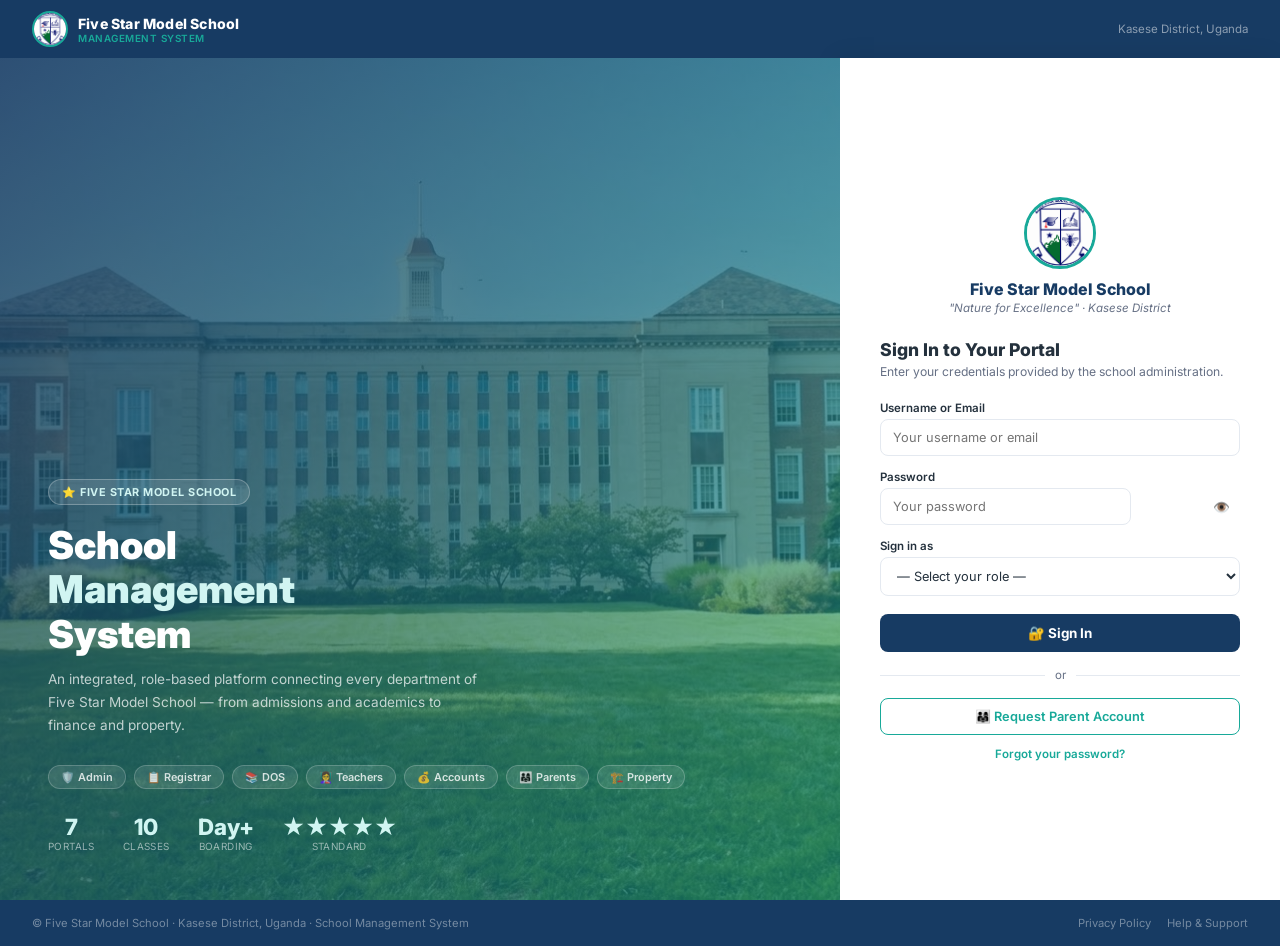
==== commit e49ca3fd: "edited edited" ====
--- a/portals/dos.html
+++ b/portals/dos.html
@@ -5,6 +5,7 @@
 <meta name="viewport" content="width=device-width,initial-scale=1.0"/>
 <title>DOS Portal – Five Star Model School</title>
 <link rel="stylesheet" href="../assets/sms.css"/>
+<script src="../assets/storage.js"></script>
 <style>
 /* ── Local helpers ── */
 .search-wrap{position:relative}
@@ -125,38 +126,78 @@
 <div class="layout">
 
 <!-- ═══ SIDEBAR ═══ -->
-<aside class="sidebar">
-  <div class="sb-brand">
-    <div class="sb-logo"><img src="../star logo.png" alt="Logo"/></div>
-    <div>
-      <div class="sb-school-name">Five Star School</div>
-      <div class="sb-portal-name">DOS Portal</div>
+<aside class="sidebar" id="sidebar">
+  <div class="sb-topbar">
+    <button class="sb-ham" id="sb-ham" title="Open / close menu">
+      <span class="sb-bar"></span>
+      <span class="sb-bar"></span>
+      <span class="sb-bar"></span>
+    </button>
+    <div class="sb-brand">
+      <div class="sb-logo"><img src="../star logo.png" alt="Logo"/></div>
+      <div>
+        <div class="sb-school-name">Five Star School</div>
+        <div class="sb-portal-tag">DOS Portal</div>
+      </div>
     </div>
   </div>
   <nav class="sb-body">
-    <div class="sb-group"><div class="sb-group-label">Overview</div></div>
-    <div class="sb-link active" onclick="nav('dashboard',this)"><span class="sb-icon">🏠</span><span>Dashboard</span></div>
-    <div class="sb-group"><div class="sb-group-label">Curriculum</div></div>
-    <div class="sb-link" onclick="nav('subjects',this)"><span class="sb-icon">📖</span><span>Subjects</span></div>
-    <div class="sb-link" onclick="nav('allocation',this)"><span class="sb-icon">👩‍🏫</span><span>Teacher Allocation</span></div>
-    <div class="sb-link" onclick="nav('timetable',this)"><span class="sb-icon">🗓️</span><span>Timetable</span></div>
-    <div class="sb-group"><div class="sb-group-label">Examinations</div></div>
-    <div class="sb-link" onclick="nav('exams',this)"><span class="sb-icon">📝</span><span>Exam Management</span><span class="sb-badge" id="exam-badge">0</span></div>
-    <div class="sb-link" onclick="nav('approval',this)"><span class="sb-icon">✅</span><span>Results Approval</span><span class="sb-badge" id="approval-badge">0</span></div>
-    <div class="sb-link" onclick="nav('reportcards',this)"><span class="sb-icon">📄</span><span>Report Cards</span></div>
-    <div class="sb-group"><div class="sb-group-label">Analysis</div></div>
-    <div class="sb-link" onclick="nav('performance',this)"><span class="sb-icon">📊</span><span>Performance</span></div>
-    <div class="sb-link" onclick="nav('calendar',this)"><span class="sb-icon">📅</span><span>Academic Calendar</span></div>
-    <div class="sb-link" onclick="nav('syllabus',this)"><span class="sb-icon">📋</span><span>Syllabus Coverage</span></div>
+    <div class="sb-sec"><div class="sb-sec-label">Overview</div></div>
+    <div class="sb-item active" data-tip="Dashboard" data-close="1" onclick="nav('dashboard',this)">
+      <span class="sb-item-name">Dashboard</span>
+    </div>
+    <div class="sb-sec"><div class="sb-sec-label">Curriculum</div></div>
+    <div class="sb-item" data-tip="Subjects" onclick="nav('subjects',this)">
+      <span class="sb-item-name">Subjects</span>
+    </div>
+    <div class="sb-item" data-tip="Teacher Allocation" onclick="nav('allocation',this)">
+      <span class="sb-item-name">Teacher Allocation</span>
+    </div>
+    <div class="sb-item" data-tip="Timetable" onclick="nav('timetable',this)">
+      <span class="sb-item-name">Timetable</span>
+    </div>
+    <div class="sb-sec"><div class="sb-sec-label">Examinations</div></div>
+    <div class="sb-item" data-tip="Exam Management" onclick="nav('exams',this)">
+      <span class="sb-item-name">Exam Management</span>
+      <span class="sb-count" id="exam-badge">0</span>
+    </div>
+    <div class="sb-item" data-tip="Results Approval" onclick="nav('approval',this)">
+      <span class="sb-item-name">Results Approval</span>
+      <span class="sb-count" id="approval-badge">0</span>
+    </div>
+    <div class="sb-item" data-tip="Report Cards" onclick="nav('reportcards',this)">
+      <span class="sb-item-name">Report Cards</span>
+    </div>
+    <div class="sb-sec"><div class="sb-sec-label">Analysis</div></div>
+    <div class="sb-item" data-tip="Performance" onclick="nav('performance',this)">
+      <span class="sb-item-name">Performance</span>
+    </div>
+    <div class="sb-item" data-tip="Academic Calendar" onclick="nav('calendar',this)">
+      <span class="sb-item-name">Academic Calendar</span>
+    </div>
+    <div class="sb-item" data-tip="Syllabus Coverage" onclick="nav('syllabus',this)">
+      <span class="sb-item-name">Syllabus Coverage</span>
+    </div>
   </nav>
   <div class="sb-foot">
-    <div class="sb-user">
+    <div class="sb-user-row">
       <div class="sb-av" id="sb-av-init">D</div>
-      <div><div class="sb-uname" id="sb-uname">DOS User</div><div class="sb-urole">Director of Studies</div></div>
-      <button class="sb-signout" onclick="signOut()" title="Sign Out">⏻</button>
-    </div>
+      <div class="sb-user-info">
+        <div class="sb-uname" id="sb-uname">DOS User</div>
+        <div class="sb-urole">Director of Studies</div>
+      </div>
+    </div>
+    <button class="sb-logout" onclick="signOut()" title="Log Out">
+      <span class="sb-logout-icon">
+        <span class="sb-logout-arrow">
+          <svg class="sb-arrow-svg" viewBox="0 0 14 14"><path d="M5 2l5 5-5 5"/><line x1="10" y1="7" x2="2" y2="7"/></svg>
+        </span>
+      </span>
+      <span class="sb-logout-label">Log Out</span>
+    </button>
   </div>
 </aside>
+<div class="sb-backdrop" id="sb-backdrop"></div>
 
 <!-- ═══ MAIN ═══ -->
 <div class="main-area">
@@ -894,13 +935,12 @@
   return r[g] || '—';
 }
 
+const savedDOSState = SMSStore.load('sms_dos_records', {}) || {};
+
 /* ═══════════════════════════════
    SUBJECTS
 ═══════════════════════════════ */
-let subjects = [
-  {name:'English Language', code:'ENG', levels:['P1','P2','P3','P4','P5','P6','P7'], notes:''},
-  {name:'Mathematics',      code:'MTH', levels:['P1','P2','P3','P4','P5','P6','P7'], notes:''}
-];
+let subjects = Array.isArray(savedDOSState.subjects) ? savedDOSState.subjects : [];
 const ALL_CLASSES = ['Baby','Middle','Upper','P1','P2','P3','P4','P5','P6','P7'];
 const CLASS_MAP   = {'Baby':'Baby Class','Middle':'Middle Class','Upper':'Upper Class'};
 
@@ -920,21 +960,25 @@
   toast('Subject added');
 }
 function saveMatrix() {
-  toast('Subject allocation saved');
+  document.querySelectorAll('#subj-matrix-body tr').forEach((row, index) => {
+    if (subjects[index]) subjects[index].levels = [...row.querySelectorAll('input[type="checkbox"]:checked')].map(input => input.dataset.class);
+  });
+  renderSubjectMatrix();
+  toast('Subject allocation saved.','success');
 }
 function renderSubjectMatrix() {
   const tbody = document.getElementById('subj-matrix-body');
   tbody.innerHTML = subjects.map(s=>`
     <tr>
       <td>${s.name}${s.code?` <span class="badge b-gray">${s.code}</span>`:''}</td>
-      ${ALL_CLASSES.map(c=>`<td class="chk-cell"><input type="checkbox" ${s.levels.includes(c)?'checked':''}></td>`).join('')}
+      ${ALL_CLASSES.map(c=>`<td class="chk-cell"><input type="checkbox" data-class="${c}" ${s.levels.includes(c)?'checked':''}></td>`).join('')}
     </tr>`).join('');
 }
 
 /* ═══════════════════════════════
    TEACHER ALLOCATION
 ═══════════════════════════════ */
-let allocations = [];
+let allocations = Array.isArray(savedDOSState.allocations) ? savedDOSState.allocations : [];
 function saveAllocation() {
   const teacher = document.getElementById('alloc-teacher').value.trim();
   const cls     = document.getElementById('alloc-class').value;
@@ -983,7 +1027,7 @@
 /* ═══════════════════════════════
    TIMETABLE
 ═══════════════════════════════ */
-let ttSlots = [];
+let ttSlots = Array.isArray(savedDOSState.ttSlots) ? savedDOSState.ttSlots : [];
 const DAYS    = ['Monday','Tuesday','Wednesday','Thursday','Friday'];
 const PERIODS = ['Period 1','Period 2','Period 3','Period 4','Period 5','Period 6','Period 7','Period 8'];
 
@@ -1043,7 +1087,7 @@
 /* ═══════════════════════════════
    EXAM MANAGEMENT
 ═══════════════════════════════ */
-let exams = [];
+let exams = Array.isArray(savedDOSState.exams) ? savedDOSState.exams : [];
 function saveExam() {
   const name    = document.getElementById('ex-name').value.trim();
   const type    = document.getElementById('ex-type').value;
@@ -1096,8 +1140,8 @@
 /* ═══════════════════════════════
    RESULTS APPROVAL
 ═══════════════════════════════ */
-let submissions = [];
-let approvalActivities = [];
+let submissions = Array.isArray(savedDOSState.submissions) ? savedDOSState.submissions : [];
+let approvalActivities = Array.isArray(savedDOSState.approvalActivities) ? savedDOSState.approvalActivities : [];
 function renderApproval(filter='all') {
   const tbody = document.getElementById('approval-tbody');
   let list = submissions;
@@ -1289,7 +1333,7 @@
 /* ═══════════════════════════════
    ACADEMIC CALENDAR
 ═══════════════════════════════ */
-let events = [];
+let events = Array.isArray(savedDOSState.events) ? savedDOSState.events : [];
 const EV_COLORS = {
   Exam:'ev-exam', Holiday:'ev-holiday', Meeting:'ev-meeting',
   'Visiting Day':'ev-visiting', Opening:'ev-opening', Closing:'ev-closing', Other:'ev-other'
@@ -1334,7 +1378,7 @@
 /* ═══════════════════════════════
    SYLLABUS COVERAGE
 ═══════════════════════════════ */
-let syllabus = [];
+let syllabus = Array.isArray(savedDOSState.syllabus) ? savedDOSState.syllabus : [];
 function renderSyllabus(filter_cls='', filter_subj='', filter_teacher='') {
   const tbody = document.getElementById('syllabus-tbody');
   let list = syllabus;
@@ -1406,6 +1450,10 @@
 /* ── Init ── */
 renderDashboard();
 renderSubjectMatrix();
+document.addEventListener('click', () => SMSStore.save('sms_dos_records', {
+  subjects, allocations, ttSlots, exams, submissions, approvalActivities, events, syllabus
+}));
 </script>
+<script src="../assets/sidebar.js"></script>
 </body>
 </html>
--- a/assets/sms.css
+++ b/assets/sms.css
@@ -0,0 +1,537 @@
+@import url('https://fonts.googleapis.com/css2?family=Inter:wght@300;400;500;600;700;800;900&display=swap');
+
+/* ═══════════════════════════════════════════════
+   FIVE STAR MODEL SCHOOL — DESIGN TOKENS
+   #173B63  navy   | #18A999  teal
+   #F5F7FA  bg     | #FFFFFF  white
+   #24313D  text   | #667085  sub
+   #F4B740  amber  | #D9534F  red  | #1a9e5c green
+═══════════════════════════════════════════════ */
+:root{
+  --navy:#173B63; --navy2:#1e4d82; --navy3:#0f2845;
+  --teal:#18A999; --teal2:#13877b; --teal3:#d1f5f2;
+  --bg:#F5F7FA; --white:#fff;
+  --text:#24313D; --sub:#667085;
+  --amber:#F4B740; --red:#D9534F; --green:#1a9e5c;
+  --border:#e4e9f0;
+  --shadow:0 1px 4px rgba(23,59,99,.08);
+  --shadow-md:0 4px 16px rgba(23,59,99,.12);
+  --r6:6px; --r8:8px; --r12:12px; --r16:16px;
+  --ease:.2s ease;
+
+  /* Sidebar geometry */
+  --sb-closed : 52px;   /* only the hamburger strip */
+  --sb-open   : 248px;  /* full expanded width      */
+  --topbar    : 62px;
+}
+
+*,*::before,*::after{margin:0;padding:0;box-sizing:border-box}
+html{scroll-behavior:smooth}
+body{
+  font-family:'Inter',system-ui,sans-serif;
+  background:var(--bg); color:var(--text);
+  font-size:14px; line-height:1.5;
+  -webkit-font-smoothing:antialiased;
+  overflow-x:hidden;
+}
+a{text-decoration:none;color:inherit}
+button{font-family:inherit;cursor:pointer}
+input,select,textarea{font-family:inherit;font-size:inherit}
+img{max-width:100%;display:block}
+::-webkit-scrollbar{width:4px;height:4px}
+::-webkit-scrollbar-track{background:transparent}
+::-webkit-scrollbar-thumb{background:#c8d4e3;border-radius:3px}
+
+/* ═══════════════════════════════════════════════
+   LAYOUT
+═══════════════════════════════════════════════ */
+.layout{display:flex;min-height:100vh}
+
+/* ═══════════════════════════════════════════════
+   SIDEBAR
+   — Closed: only 52 px wide, shows ONLY the
+     three-line hamburger button
+   — Open: 248 px, shows logo + section labels
+     + named menu items + logout label
+═══════════════════════════════════════════════ */
+.sidebar{
+  width:var(--sb-closed);
+  background:var(--navy);
+  position:fixed;top:0;left:0;height:100vh;
+  display:flex;flex-direction:column;
+  z-index:300;
+  transition:width var(--ease);
+  overflow:hidden;
+  box-shadow:2px 0 18px rgba(0,0,0,.18);
+  will-change:width;
+}
+.sidebar.open{ width:var(--sb-open); }
+
+/* ── Hamburger row (top strip) ── */
+.sb-topbar{
+  height:var(--topbar);
+  display:flex;align-items:center;
+  border-bottom:1px solid rgba(255,255,255,.1);
+  flex-shrink:0;
+  overflow:hidden;
+}
+
+/* ─── THREE-LINE HAMBURGER — large, clearly visible ─── */
+.sb-ham,
+.sb-hamburger{
+  width:var(--sb-closed);
+  min-width:var(--sb-closed);
+  height:var(--topbar);
+  display:flex;flex-direction:column;
+  align-items:center;justify-content:center;
+  gap:7px;
+  background:none;
+  border:none;
+  cursor:pointer;
+  flex-shrink:0;
+  padding:0;
+  position:relative;
+  z-index:1;
+}
+/* Hover ring */
+.sb-ham::before,
+.sb-hamburger::before{
+  content:'';
+  position:absolute;
+  inset:12px 8px;
+  border-radius:8px;
+  background:rgba(255,255,255,.08);
+  opacity:0;
+  transition:opacity var(--ease);
+}
+.sb-ham:hover::before,
+.sb-hamburger:hover::before{ opacity:1; }
+
+/* The three bars — thick, white, well-spaced */
+.sb-bar,
+.sb-hbar{
+  display:block;
+  width:28px;
+  height:4px;
+  background:#fff;
+  border-radius:3px;
+  transition:transform .22s ease, opacity .22s ease, background .18s ease;
+  position:relative;
+}
+/* Brighten on hover */
+.sb-ham:hover .sb-bar,
+.sb-hamburger:hover .sb-hbar,
+.sb-ham:hover .sb-hbar,
+.sb-hamburger:hover .sb-bar{ background:var(--teal); }
+
+/* Animate bars → X when sidebar is open */
+.sidebar.open .sb-bar:nth-child(1),
+.sidebar.open .sb-hbar:nth-child(1){
+  transform:translateY(10px) rotate(45deg);
+  background:var(--teal);
+}
+.sidebar.open .sb-bar:nth-child(2),
+.sidebar.open .sb-hbar:nth-child(2){
+  opacity:0;
+  transform:scaleX(0.2);
+}
+.sidebar.open .sb-bar:nth-child(3),
+.sidebar.open .sb-hbar:nth-child(3){
+  transform:translateY(-10px) rotate(-45deg);
+  background:var(--teal);
+}
+
+/* Brand — hidden until open */
+.sb-brand{
+  display:flex;align-items:center;gap:9px;
+  padding:0 14px 0 2px;
+  overflow:hidden;
+  opacity:0; transform:translateX(-10px);
+  transition:opacity var(--ease),transform var(--ease);
+  pointer-events:none;
+}
+.sidebar.open .sb-brand{ opacity:1; transform:translateX(0); pointer-events:auto; }
+.sb-logo{
+  width:32px;height:32px;border-radius:50%;
+  border:2px solid var(--teal);overflow:hidden;
+  flex-shrink:0;background:rgba(255,255,255,.08);
+}
+.sb-logo img{ width:100%;height:100%;object-fit:cover; }
+.sb-school-name{ font-size:.76rem;font-weight:800;color:#fff;white-space:nowrap; }
+.sb-portal-tag{ font-size:.58rem;color:var(--teal);font-weight:700;text-transform:uppercase;letter-spacing:.5px; }
+
+/* ── Nav body ── */
+.sb-body{ flex:1;overflow-y:auto;overflow-x:hidden;padding:6px 0; }
+.sb-body::-webkit-scrollbar{ width:0; }
+
+/* Section label */
+.sb-sec{ padding:14px 0 2px; }
+.sb-sec-label{
+  font-size:.62rem;font-weight:800;
+  text-transform:uppercase;letter-spacing:1px;
+  color:rgba(255,255,255,.38);
+  padding:0 16px;
+  white-space:nowrap;overflow:hidden;
+  opacity:0;max-height:0;
+  transition:opacity var(--ease),max-height var(--ease);
+}
+.sidebar.open .sb-sec-label{ opacity:1;max-height:20px; }
+
+/* Nav item row */
+.sb-item{
+  display:flex;align-items:center;
+  height:42px;
+  border-radius:8px;
+  margin:1px 8px;
+  cursor:pointer;
+  overflow:hidden;
+  position:relative;
+  transition:background var(--ease);
+}
+.sb-item:hover{ background:rgba(255,255,255,.1); }
+.sb-item.active{
+  background:rgba(24,169,153,.22);
+  border-left:3px solid var(--teal);
+}
+.sb-item.active .sb-item-name{ color:#fff;font-weight:700; }
+
+/* Icon slot — HIDDEN in collapsed state, shows as coloured dot when open */
+.sb-item-icon{
+  /* keep the icon out of view always – user asked to hide emojis */
+  display:none;
+}
+
+/* Item name — the text label */
+.sb-item-name{
+  font-size:.84rem;
+  font-weight:600;
+  color:rgba(255,255,255,.82);
+  white-space:nowrap;
+  padding:0 16px;
+  width:100%;
+  letter-spacing:.1px;
+  opacity:0;
+  transform:translateX(-8px);
+  transition:opacity var(--ease),transform var(--ease);
+}
+.sidebar.open .sb-item-name{ opacity:1;transform:translateX(0); }
+.sb-item:hover .sb-item-name{ color:#fff; }
+
+/* Badge count */
+.sb-count{
+  font-size:.58rem;font-weight:800;
+  background:var(--amber);color:var(--navy);
+  padding:1px 6px;border-radius:10px;
+  margin-right:10px;flex-shrink:0;
+  opacity:0;
+  transition:opacity var(--ease);
+}
+.sidebar.open .sb-count{ opacity:1; }
+
+/* Tooltip on hover when closed — shows the item name */
+.sb-item[data-tip]::after{
+  content:attr(data-tip);
+  position:absolute;
+  left:calc(var(--sb-closed) + 10px);
+  top:50%;transform:translateY(-50%);
+  background:var(--navy2);color:#fff;
+  font-size:.74rem;font-weight:600;
+  padding:5px 12px;border-radius:7px;
+  white-space:nowrap;pointer-events:none;
+  opacity:0;transition:opacity .12s;
+  z-index:400;
+  box-shadow:0 3px 14px rgba(0,0,0,.22);
+}
+.sidebar:not(.open) .sb-item[data-tip]:hover::after{ opacity:1; }
+
+/* ── Sidebar footer ── */
+.sb-foot{
+  padding:10px 7px 14px;
+  border-top:1px solid rgba(255,255,255,.1);
+  flex-shrink:0;
+}
+
+/* User info row */
+.sb-user-row,.sb-user{
+  display:flex;align-items:center;gap:9px;
+  padding:4px 8px 8px;overflow:hidden;
+}
+.sb-av{
+  width:30px;height:30px;border-radius:50%;
+  background:var(--teal);color:#fff;
+  display:flex;align-items:center;justify-content:center;
+  font-weight:700;font-size:.75rem;flex-shrink:0;
+}
+.sb-user-info{ overflow:hidden; }
+.sb-uname,.sb-urole{
+  white-space:nowrap;overflow:hidden;
+  opacity:0;max-width:0;
+  transition:opacity var(--ease),max-width var(--ease);
+}
+.sb-uname{ font-size:.74rem;font-weight:700;color:#fff; }
+.sb-urole{ font-size:.62rem;color:rgba(255,255,255,.4);margin-top:1px; }
+.sidebar.open .sb-uname{ opacity:1;max-width:160px; }
+.sidebar.open .sb-urole{ opacity:1;max-width:160px; }
+
+/* Logout — arrow button */
+.sb-logout{
+  width:100%;height:40px;
+  display:flex;align-items:center;
+  padding:0;background:rgba(255,255,255,.06);
+  border:1px solid rgba(255,255,255,.12);
+  border-radius:8px;cursor:pointer;
+  transition:background var(--ease),border-color var(--ease);
+  overflow:hidden;
+}
+.sb-logout:hover{ background:rgba(217,83,79,.18);border-color:rgba(217,83,79,.35); }
+.sb-logout-icon{
+  width:var(--sb-closed);min-width:var(--sb-closed);height:40px;
+  display:flex;align-items:center;justify-content:center;flex-shrink:0;
+}
+.sb-logout-arrow{
+  width:24px;height:24px;border-radius:50%;
+  background:rgba(255,255,255,.1);
+  display:flex;align-items:center;justify-content:center;
+  transition:background var(--ease),transform var(--ease);
+}
+.sb-logout:hover .sb-logout-arrow{ background:var(--red);transform:translateX(2px); }
+.sb-arrow-svg{
+  width:13px;height:13px;fill:none;
+  stroke:rgba(255,255,255,.7);stroke-width:2;
+  stroke-linecap:round;stroke-linejoin:round;
+  transition:stroke var(--ease);
+}
+.sb-logout:hover .sb-arrow-svg{ stroke:#fff; }
+.sb-logout-label{
+  font-size:.76rem;font-weight:700;color:rgba(255,255,255,.7);
+  white-space:nowrap;overflow:hidden;
+  opacity:0;transform:translateX(-5px);
+  transition:opacity var(--ease),transform var(--ease);
+}
+.sidebar.open .sb-logout-label{ opacity:1;transform:translateX(0); }
+.sb-logout:hover .sb-logout-label{ color:#fff; }
+
+/* Mobile backdrop */
+.sb-backdrop{
+  display:none;position:fixed;inset:0;
+  background:rgba(0,0,0,.38);z-index:299;
+}
+.sb-backdrop.show{ display:block; }
+
+/* ═══════════════════════════════════════════════
+   MAIN AREA
+═══════════════════════════════════════════════ */
+.main-area{
+  margin-left:var(--sb-closed);
+  flex:1;display:flex;flex-direction:column;min-height:100vh;
+  transition:margin-left var(--ease);
+}
+.sidebar.open ~ .main-area,
+.sidebar.open + .main-area{ margin-left:var(--sb-open); }
+
+/* ═══════════════════════════════════════════════
+   TOPBAR
+═══════════════════════════════════════════════ */
+.topbar{
+  height:var(--topbar);background:var(--white);
+  border-bottom:1px solid var(--border);
+  padding:0 22px;display:flex;align-items:center;justify-content:space-between;
+  position:sticky;top:0;z-index:200;box-shadow:var(--shadow);
+}
+.tb-left{ display:flex;align-items:center;gap:14px; }
+.tb-title{ font-size:.94rem;font-weight:800;color:var(--navy); }
+.tb-crumb{ font-size:.68rem;color:var(--sub); }
+.tb-right{ display:flex;align-items:center;gap:8px; }
+.tb-meta{ font-size:.7rem;color:var(--sub);padding:0 8px;border-right:1px solid var(--border); }
+.tb-notif-btn{
+  position:relative;background:none;border:none;
+  width:34px;height:34px;border-radius:var(--r8);
+  display:flex;align-items:center;justify-content:center;
+  font-size:.9rem;color:var(--sub);transition:var(--ease);
+}
+.tb-notif-btn:hover{ background:var(--bg);color:var(--navy); }
+.tb-notif-dot{ position:absolute;top:5px;right:5px;width:7px;height:7px;background:var(--red);border-radius:50%; }
+.tb-user-chip{
+  display:flex;align-items:center;gap:7px;
+  padding:5px 10px;background:var(--bg);border-radius:var(--r8);
+  font-size:.74rem;font-weight:500;
+}
+.tb-user-av{
+  width:26px;height:26px;border-radius:50%;
+  background:var(--navy);color:#fff;
+  display:flex;align-items:center;justify-content:center;
+  font-size:.65rem;font-weight:700;
+}
+
+/* ═══════════════════════════════════════════════
+   PAGE CONTENT
+═══════════════════════════════════════════════ */
+.page-content{ padding:20px 22px;flex:1; }
+
+/* ═══════════════════════════════════════════════
+   KPI CARDS
+═══════════════════════════════════════════════ */
+.kpi-grid{ display:grid;grid-template-columns:repeat(auto-fit,minmax(155px,1fr));gap:13px;margin-bottom:18px; }
+.kpi{
+  background:var(--white);border:1px solid var(--border);
+  border-radius:var(--r12);padding:14px;
+  display:flex;align-items:flex-start;gap:11px;
+  box-shadow:var(--shadow);transition:var(--ease);
+}
+.kpi:hover{ box-shadow:var(--shadow-md);transform:translateY(-1px); }
+.kpi-icon{ width:40px;height:40px;border-radius:9px;display:flex;align-items:center;justify-content:center;font-size:1.1rem;flex-shrink:0; }
+.kpi-val{ font-size:1.25rem;font-weight:800;color:var(--text);line-height:1; }
+.kpi-label{ font-size:.67rem;color:var(--sub);margin-top:3px;font-weight:500; }
+.kpi-note{ font-size:.62rem;margin-top:3px;font-weight:600; }
+.kpi-note.up{ color:var(--green); } .kpi-note.dn{ color:var(--red); }
+.ic-navy  { background:#e8eef6;color:var(--navy); }
+.ic-teal  { background:#d1f5f2;color:var(--teal2); }
+.ic-amber { background:#fef3d8;color:#b37b10; }
+.ic-red   { background:#fde8e7;color:var(--red); }
+.ic-green { background:#d8f5e8;color:var(--green); }
+.ic-purple{ background:#f0eafc;color:#6d28d9; }
+.ic-pink  { background:#fce8f3;color:#be185d; }
+
+/* ═══════════════════════════════════════════════
+   CARDS
+═══════════════════════════════════════════════ */
+.card{ background:var(--white);border:1px solid var(--border);border-radius:var(--r12);box-shadow:var(--shadow);overflow:hidden;margin-bottom:16px; }
+.card-hd{ padding:13px 17px;border-bottom:1px solid var(--border);display:flex;align-items:center;justify-content:space-between;flex-wrap:wrap;gap:8px; }
+.card-title{ font-size:.82rem;font-weight:700;color:var(--text);display:flex;align-items:center;gap:7px; }
+.card-title-icon{ color:var(--teal);font-size:.85rem; }
+.card-body{ padding:16px; }
+.card-flush{}
+
+/* ═══════════════════════════════════════════════
+   TABLES
+═══════════════════════════════════════════════ */
+.tbl-wrap{ overflow-x:auto; }
+.tbl{ width:100%;border-collapse:collapse;font-size:.75rem; }
+.tbl thead tr{ background:var(--bg); }
+.tbl th{ padding:9px 13px;text-align:left;font-size:.63rem;font-weight:700;text-transform:uppercase;letter-spacing:.4px;color:var(--sub);border-bottom:1px solid var(--border);white-space:nowrap; }
+.tbl td{ padding:9px 13px;border-bottom:1px solid #f0f4f9;vertical-align:middle; }
+.tbl tr:last-child td{ border-bottom:none; }
+.tbl tbody tr:hover td{ background:#f8fbff; }
+
+/* ═══════════════════════════════════════════════
+   BADGES
+═══════════════════════════════════════════════ */
+.badge{ display:inline-flex;align-items:center;padding:2px 8px;border-radius:20px;font-size:.63rem;font-weight:700;white-space:nowrap; }
+.b-teal  { background:#d1f5f2;color:var(--teal2); }
+.b-navy  { background:#e8eef6;color:var(--navy); }
+.b-green { background:#d8f5e8;color:var(--green); }
+.b-red   { background:#fde8e7;color:var(--red); }
+.b-amber { background:#fef3d8;color:#b37b10; }
+.b-gray  { background:#f0f4f9;color:var(--sub); }
+.b-purple{ background:#f0eafc;color:#6d28d9; }
+
+/* ═══════════════════════════════════════════════
+   BUTTONS
+═══════════════════════════════════════════════ */
+.btn{ display:inline-flex;align-items:center;gap:6px;padding:7px 14px;border-radius:var(--r8);font-size:.74rem;font-weight:600;cursor:pointer;border:none;transition:var(--ease);font-family:inherit;white-space:nowrap; }
+.btn-primary{ background:var(--navy);color:#fff; } .btn-primary:hover{ background:var(--navy2); }
+.btn-teal   { background:var(--teal);color:#fff; } .btn-teal:hover{ background:var(--teal2); }
+.btn-outline{ background:var(--white);color:var(--text);border:1.5px solid var(--border); } .btn-outline:hover{ background:var(--bg); }
+.btn-ghost  { background:transparent;color:var(--sub);border:none; } .btn-ghost:hover{ color:var(--navy); }
+.btn-danger { background:var(--red);color:#fff; } .btn-danger:hover{ background:#b94743; }
+.btn-amber  { background:var(--amber);color:var(--navy); }
+.btn-green  { background:var(--green);color:#fff; }
+.btn-sm { padding:5px 10px;font-size:.68rem; }
+.btn-xs { padding:3px 7px;font-size:.62rem; }
+.btn-icon{ width:30px;height:30px;padding:0;justify-content:center;border-radius:var(--r6); }
+
+/* ═══════════════════════════════════════════════
+   FORMS
+═══════════════════════════════════════════════ */
+.fg{ display:flex;flex-direction:column;gap:4px;margin-bottom:12px; }
+.fg label{ font-size:.7rem;font-weight:600;color:var(--text); }
+.fg input,.fg select,.fg textarea{ padding:8px 11px;border:1.5px solid var(--border);border-radius:var(--r8);font-size:.76rem;font-family:inherit;outline:none;transition:var(--ease);background:var(--white);color:var(--text); }
+.fg input:focus,.fg select:focus,.fg textarea:focus{ border-color:var(--teal);box-shadow:0 0 0 3px rgba(24,169,153,.1); }
+.fg textarea{ resize:vertical;min-height:70px; }
+.fg .hint{ font-size:.64rem;color:var(--sub);margin-top:2px; }
+.form-row  { display:grid;grid-template-columns:1fr 1fr;gap:11px; }
+.form-row-3{ display:grid;grid-template-columns:1fr 1fr 1fr;gap:11px; }
+.form-section{ font-size:.66rem;font-weight:700;text-transform:uppercase;letter-spacing:.5px;color:var(--teal);padding:9px 0 5px;border-bottom:1px solid var(--border);margin-bottom:11px; }
+
+/* ═══════════════════════════════════════════════
+   MODAL
+═══════════════════════════════════════════════ */
+.overlay{ display:none;position:fixed;inset:0;background:rgba(15,30,50,.55);z-index:500;align-items:center;justify-content:center;padding:16px;backdrop-filter:blur(4px); }
+.overlay.open{ display:flex; }
+.modal{ background:var(--white);border-radius:var(--r16);width:100%;max-width:560px;max-height:90vh;display:flex;flex-direction:column;box-shadow:0 20px 60px rgba(0,0,0,.22);animation:modalIn .2s ease; }
+.modal-lg{ max-width:760px; } .modal-xl{ max-width:960px; }
+@keyframes modalIn{ from{opacity:0;transform:translateY(10px)} to{opacity:1;transform:translateY(0)} }
+.modal-hd{ padding:14px 18px;border-bottom:1px solid var(--border);display:flex;align-items:center;justify-content:space-between;flex-shrink:0; }
+.modal-title{ font-size:.85rem;font-weight:700; }
+.modal-close{ background:none;border:none;font-size:1.2rem;color:var(--sub);cursor:pointer;padding:2px;border-radius:4px;transition:var(--ease);line-height:1; }
+.modal-close:hover{ background:var(--bg);color:var(--text); }
+.modal-bd{ padding:18px;overflow-y:auto;flex:1; }
+.modal-ft{ padding:11px 18px;border-top:1px solid var(--border);display:flex;justify-content:flex-end;gap:8px;flex-shrink:0;background:var(--bg);border-radius:0 0 var(--r16) var(--r16); }
+
+/* ═══════════════════════════════════════════════
+   TABS
+═══════════════════════════════════════════════ */
+.tabs{ display:flex;border-bottom:2px solid var(--border);margin-bottom:16px;overflow-x:auto; }
+.tab{ padding:8px 14px;font-size:.74rem;font-weight:600;color:var(--sub);cursor:pointer;border-bottom:2px solid transparent;margin-bottom:-2px;white-space:nowrap;transition:var(--ease); }
+.tab:hover{ color:var(--navy); }
+.tab.active{ color:var(--teal);border-bottom-color:var(--teal); }
+.tab-pane{ display:none; } .tab-pane.active{ display:block; }
+
+/* ═══════════════════════════════════════════════
+   MISC
+═══════════════════════════════════════════════ */
+.alert{ border-radius:var(--r8);padding:9px 12px;font-size:.73rem;display:flex;gap:9px;align-items:flex-start;margin-bottom:11px; }
+.alert-amber{ background:#fffbeb;border:1px solid #fde68a;color:#7c5800; }
+.alert-teal { background:#d1f5f2;border:1px solid #99e6e0;color:var(--teal2); }
+.alert-red  { background:#fde8e7;border:1px solid #f5b8b7;color:#8b1a18; }
+.alert-navy { background:#e8eef6;border:1px solid #c5d4e8;color:var(--navy); }
+.empty{ text-align:center;padding:30px 18px; }
+.empty-icon{ font-size:2rem;margin-bottom:8px;opacity:.4; }
+.empty-title{ font-size:.82rem;font-weight:700;margin-bottom:2px; }
+.empty-desc{ font-size:.72rem;color:var(--sub); }
+.divider{ height:1px;background:var(--border);margin:12px 0; }
+.prog{ height:5px;background:var(--bg);border-radius:3px;overflow:hidden; }
+.prog-fill{ height:100%;border-radius:3px;transition:.5s;background:var(--teal); }
+.text-muted{ color:var(--sub);font-size:.71rem; }
+.fw-600{ font-weight:600; } .fw-700{ font-weight:700; }
+.hidden{ display:none!important; }
+.grid-2{ display:grid;grid-template-columns:1fr 1fr;gap:14px;margin-bottom:15px; }
+.grid-3{ display:grid;grid-template-columns:1fr 1fr 1fr;gap:14px;margin-bottom:15px; }
+.mono{ font-family:monospace;font-size:.73rem;background:var(--bg);padding:2px 6px;border-radius:4px; }
+.chip{ display:inline-flex;align-items:center;gap:3px;padding:2px 7px;border-radius:9px;font-size:.63rem;font-weight:600;background:var(--teal3);color:var(--teal2); }
+
+/* ═══════════════════════════════════════════════
+   TOAST
+═══════════════════════════════════════════════ */
+.toast-stack{ position:fixed;top:14px;right:14px;z-index:9999;display:flex;flex-direction:column;gap:6px;pointer-events:none; }
+.toast{ background:var(--white);border-radius:9px;padding:10px 13px;box-shadow:0 4px 20px rgba(0,0,0,.13);display:flex;align-items:center;gap:8px;font-size:.74rem;font-weight:500;min-width:230px;max-width:300px;border-left:3px solid var(--teal);animation:toastIn .22s ease;pointer-events:all; }
+.toast.t-error  { border-left-color:var(--red); }
+.toast.t-warn   { border-left-color:var(--amber); }
+.toast.t-success{ border-left-color:var(--green); }
+@keyframes toastIn{ from{opacity:0;transform:translateX(16px)} to{opacity:1;transform:translateX(0)} }
+
+/* ═══════════════════════════════════════════════
+   PRINT
+═══════════════════════════════════════════════ */
+@media print{
+  .sidebar,.topbar,.no-print,.toast-stack,.sb-backdrop{ display:none!important; }
+  .main-area{ margin-left:0!important; }
+  .page-content{ padding:0!important; }
+  body{ background:#fff; }
+}
+
+/* ═══════════════════════════════════════════════
+   RESPONSIVE
+═══════════════════════════════════════════════ */
+@media(max-width:768px){
+  .form-row,.form-row-3{ grid-template-columns:1fr; }
+  .grid-2,.grid-3{ grid-template-columns:1fr; }
+  .page-content{ padding:13px; }
+  /* On mobile, opening sidebar overlays content (no push) */
+  .sidebar.open ~ .main-area,
+  .sidebar.open + .main-area{ margin-left:var(--sb-closed); }
+}
+@media(max-width:600px){
+  .kpi-grid{ grid-template-columns:1fr 1fr; }
+  .tb-meta{ display:none; }
+}
